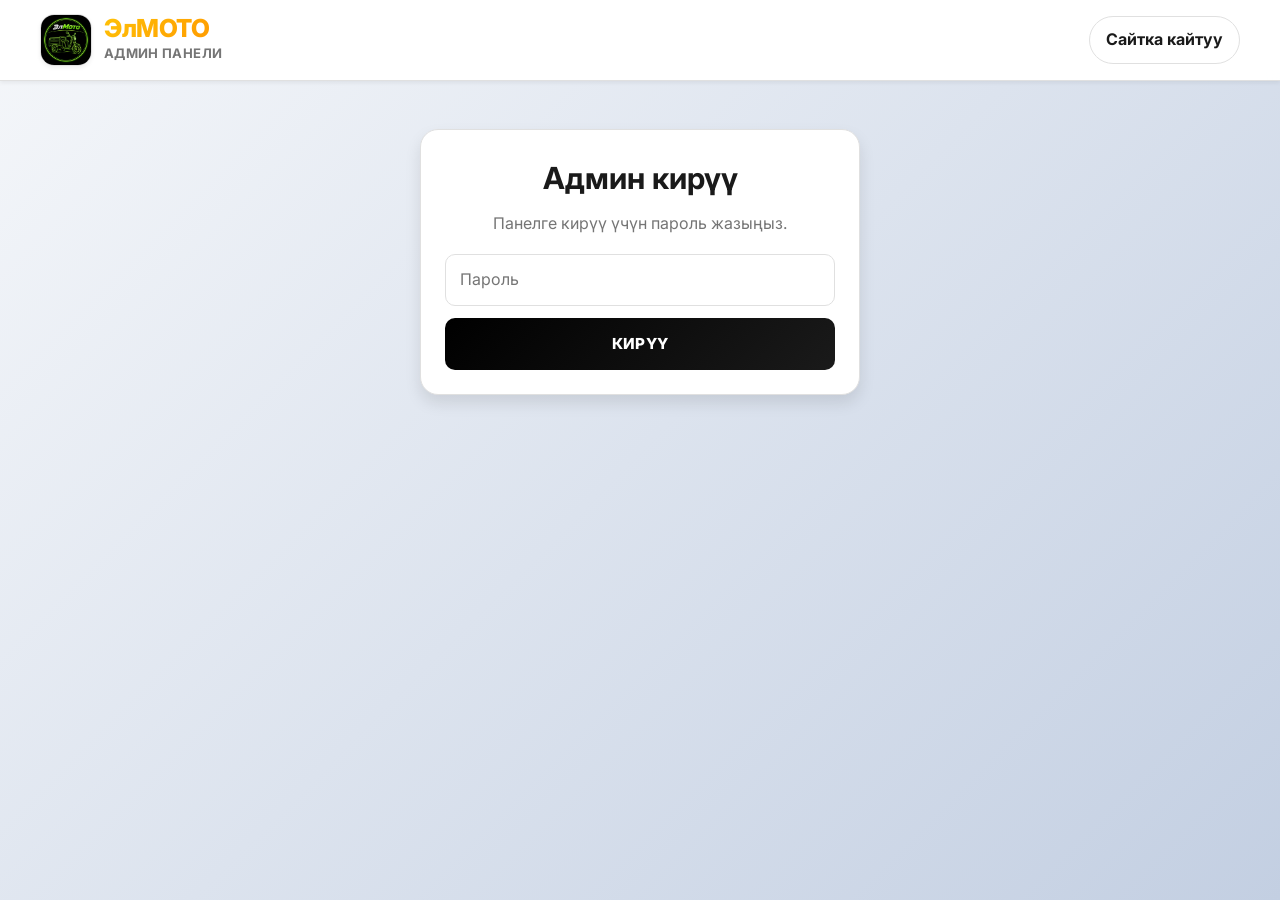
==== admin.html @ 4cd4c541 "ЭлМОТО: админ өзүнчө бет, мобил оңдоо, сүрөт full-frame" ====
<!DOCTYPE html>
<html lang="ky">
<head>
    <meta charset="UTF-8">
    <meta name="viewport" content="width=device-width, initial-scale=1.0">
    <title>ЭлМОТО Админ</title>
    <meta name="description" content="ЭлМОТО админ барагы. Товарларды кошуу жана өчүрүү.">
    <meta name="robots" content="noindex, nofollow">
    <link rel="icon" type="image/jpeg" href="assets/emoto-logo.jpeg">
    <link rel="apple-touch-icon" href="assets/emoto-logo.jpeg">
    <link href="https://fonts.googleapis.com/css2?family=Inter:wght@400;500;600;700;800&display=swap" rel="stylesheet">
    <link rel="stylesheet" href="style.css">
    <link rel="stylesheet" href="admin.css">
</head>
<body class="admin-page-body">
    <header class="main-header">
        <div class="container header-grid">
            <div class="brand">
                <img src="assets/emoto-logo.jpeg" alt="ЭлМОТО эмблемасы" class="brand-emblem">
                <div class="brand-text">
                    <span class="logo">ЭлМОТО</span>
                    <span class="logo-accent">админ панели</span>
                </div>
            </div>
            <div></div>
            <div class="header-actions">
                <a href="index.html" class="qr-top-link">Сайтка кайтуу</a>
            </div>
        </div>
    </header>

    <main class="container admin-page">
        <section id="login-card" class="admin-card auth-card">
            <h1>Админ кирүү</h1>
            <p>Панелге кирүү үчүн пароль жазыңыз.</p>
            <div class="auth-form">
                <input id="admin-password" type="password" placeholder="Пароль">
                <button id="admin-login-btn" class="checkout-btn">КИРҮҮ</button>
            </div>
        </section>

        <section id="admin-panel" class="admin-card admin-hidden">
            <div class="admin-panel-head">
                <div>
                    <h2>Товар башкаруу</h2>
                    <p>Товар кошуу, өчүрүү жана сүрөттү жаңыртуу.</p>
                </div>
                <button id="admin-logout" class="secondary-btn">Чыгуу</button>
            </div>

            <div class="admin-form-grid">
                <input id="product-name" type="text" placeholder="Товардын аталышы">
                <input id="product-price" type="number" placeholder="Баасы (сом)">
                <label class="upload-label" for="product-image">
                    <span id="upload-status">📸 Сүрөт тандаңыз</span>
                </label>
                <input id="product-image" type="file" accept="image/*" hidden>
                <div id="image-preview" class="image-preview hidden"></div>
                <button id="add-product" class="checkout-btn">Товарды кошуу</button>
            </div>

            <div id="admin-list" class="admin-list-grid"></div>
        </section>
    </main>

    <div id="toast" class="toast" aria-live="assertive" aria-atomic="true"></div>

    <script src="admin.js"></script>
</body>
</html>
---- style.css ----
:root {
    --primary: #ffc107;
    --primary-dark: #ff9800;
    --primary-light: #fff9c4;
    --secondary: #2196f3;
    --success: #4caf50;
    --danger: #f44336;
    --surface: #ffffff;
    --surface-muted: #f5f5f5;
    --surface-dark: #fafafa;
    --text: #1a1a1a;
    --text-muted: #757575;
    --text-light: #9e9e9e;
    --border: #e0e0e0;
    --shadow-sm: 0 2px 4px rgba(0, 0, 0, 0.06);
    --shadow-md: 0 8px 16px rgba(0, 0, 0, 0.1);
    --shadow-lg: 0 16px 32px rgba(0, 0, 0, 0.12);
    --shadow-xl: 0 24px 48px rgba(0, 0, 0, 0.15);
    --radius: 12px;
    --transition: all 0.3s cubic-bezier(0.4, 0, 0.2, 1);
}

body.dark-theme {
    --surface: #1a1a1a;
    --surface-muted: #2d2d2d;
    --surface-dark: #121212;
    --text: #ffffff;
    --text-muted: #b0b0b0;
    --text-light: #808080;
    --border: #404040;
    --shadow-sm: 0 2px 4px rgba(0, 0, 0, 0.3);
    --shadow-md: 0 8px 16px rgba(0, 0, 0, 0.4);
    --shadow-lg: 0 16px 32px rgba(0, 0, 0, 0.5);
    --shadow-xl: 0 24px 48px rgba(0, 0, 0, 0.6);
}

body.dark-theme .main-header {
    background: rgba(26, 26, 26, 0.98);
}

body.dark-theme {
    background: #000000;
}

body.dark-theme .banner h1 {
    background: none;
    color: #ffffff;
    -webkit-text-fill-color: #ffffff;
}

* {
    margin: 0;
    padding: 0;
    box-sizing: border-box;
}

html {
    scroll-behavior: smooth;
}

body {
    min-height: 100vh;
    background: linear-gradient(135deg, #f5f7fa 0%, #c3cfe2 100%);
    color: var(--text);
    font-family: 'Inter', -apple-system, BlinkMacSystemFont, 'Segoe UI', sans-serif;
    line-height: 1.6;
    -webkit-font-smoothing: antialiased;
    -moz-osx-font-smoothing: grayscale;
}

button,
input {
    font: inherit;
}

a {
    color: inherit;
    text-decoration: none;
}

button {
    cursor: pointer;
}

.container {
    max-width: 1200px;
    margin: 0 auto;
    padding: 28px 20px 40px;
}

.main-header {
    position: sticky;
    top: 0;
    z-index: 100;
    background: rgba(255, 255, 255, 0.98);
    backdrop-filter: blur(12px);
    border-bottom: 1px solid var(--border);
    box-shadow: var(--shadow-sm);
}

.header-grid {
    display: grid;
    grid-template-columns: minmax(220px, 300px) minmax(260px, 1fr) auto;
    align-items: center;
    gap: 14px;
    padding: 14px 0;
}

.brand {
    display: flex;
    align-items: center;
    gap: 12px;
    min-width: 0;
}

.brand-emblem {
    width: 52px;
    height: 52px;
    border-radius: 14px;
    object-fit: cover;
    object-position: center;
    background: #0f1115;
    box-shadow: var(--shadow-sm);
    border: 1px solid var(--border);
}

.brand-text {
    display: grid;
    min-width: 0;
    gap: 2px;
}

.logo {
    display: block;
    font-size: 1.55rem;
    font-weight: 800;
    line-height: 1;
    letter-spacing: -0.5px;
    color: var(--text);
    background: linear-gradient(135deg, var(--primary) 0%, var(--primary-dark) 100%);
    -webkit-background-clip: text;
    -webkit-text-fill-color: transparent;
    background-clip: text;
}

.logo-accent {
    color: var(--text-muted);
    font-size: 0.82rem;
    font-weight: 700;
    letter-spacing: 0.35px;
    text-transform: uppercase;
}

.header-actions {
    display: flex;
    align-items: center;
    gap: 10px;
    justify-self: end;
}

.search-panel {
    display: flex;
    width: 100%;
    min-width: 0;
}

.search-panel input {
    flex: 1;
    border: 1px solid var(--border);
    border-radius: 12px 0 0 12px;
    padding: 12px 18px;
    outline: none;
    background: var(--surface);
    font-size: 0.95rem;
    transition: var(--transition);
}

.search-panel input:focus {
    border-color: var(--primary);
    box-shadow: 0 0 0 3px rgba(255, 193, 7, 0.1);
}

.search-panel button {
    border: none;
    border-radius: 0 12px 12px 0;
    background: linear-gradient(135deg, var(--primary) 0%, var(--primary-dark) 100%);
    color: #fff;
    padding: 0 28px;
    font-weight: 700;
    cursor: pointer;
    transition: var(--transition);
    font-size: 0.9rem;
}

.search-panel button:hover {
    transform: translateY(-2px);
    box-shadow: 0 4px 12px rgba(255, 152, 0, 0.3);
}

.cart-trigger {
    position: relative;
    display: inline-flex;
    gap: 8px;
    align-items: center;
    background: var(--surface);
    border: 1px solid var(--border);
    border-radius: 12px;
    padding: 12px 18px;
    font-weight: 600;
    transition: var(--transition);
    cursor: pointer;
}

.cart-trigger .text {
    white-space: nowrap;
}

.cart-trigger:hover {
    border-color: var(--primary);
    background: var(--primary-light);
    box-shadow: var(--shadow-sm);
}

.cart-badge {
    position: absolute;
    top: -8px;
    right: -8px;
    background: #ff4d4f;
    color: #fff;
    font-size: 0.75rem;
    padding: 4px 8px;
    border-radius: 999px;
}

.theme-toggle {
    width: 48px;
    height: 48px;
    border-radius: 50%;
    border: 1px solid var(--border);
    background: var(--surface);
    display: grid;
    place-items: center;
    cursor: pointer;
    transition: var(--transition);
    font-size: 1.2rem;
}

.theme-toggle:hover {
    border-color: var(--primary);
    background: var(--primary-light);
    box-shadow: var(--shadow-sm);
}

.qr-link {
    width: 48px;
    height: 48px;
    border-radius: 50%;
    border: 1px solid var(--border);
    background: var(--surface);
    display: inline-grid;
    place-items: center;
    transition: var(--transition);
    font-size: 0.85rem;
    font-weight: 800;
    letter-spacing: 0.5px;
}

.qr-link:hover {
    border-color: var(--primary);
    background: var(--primary-light);
    box-shadow: var(--shadow-sm);
}

.banner {
    display: flex;
    flex-wrap: wrap;
    gap: 18px;
    justify-content: space-between;
    align-items: center;
    padding: 24px 0;
}

.banner h1 {
    font-size: 2.8rem;
    line-height: 1.1;
    font-weight: 800;
    background: linear-gradient(135deg, var(--text) 0%, var(--primary-dark) 100%);
    -webkit-background-clip: text;
    -webkit-text-fill-color: transparent;
    background-clip: text;
}

.banner p {
    margin-top: 12px;
    color: var(--text-muted);
    max-width: 620px;
    font-size: 1.05rem;
}

.hero-stats {
    display: grid;
    grid-template-columns: repeat(2, minmax(120px, 1fr));
    gap: 12px;
}

.hero-stats div {
    background: var(--surface);
    border: 1px solid var(--border);
    border-radius: 12px;
    padding: 18px 20px;
    font-weight: 600;
    box-shadow: var(--shadow-sm);
    transition: var(--transition);
}

.hero-stats div:hover {
    transform: translateY(-2px);
    box-shadow: var(--shadow-md);
    border-color: var(--primary);
}

.market-grid {
    display: grid;
    grid-template-columns: repeat(auto-fit, minmax(260px, 1fr));
    gap: 28px;
}

.empty-state {
    grid-column: 1 / -1;
    background: var(--surface);
    border: 1px solid var(--border);
    border-radius: var(--radius);
    padding: 32px;
    text-align: center;
    color: var(--text-muted);
}

.empty-state strong {
    display: block;
    margin-bottom: 8px;
    color: var(--text);
    font-size: 1.1rem;
}

.card {
    background: var(--surface);
    border-radius: var(--radius);
    box-shadow: var(--shadow-md);
    overflow: hidden;
    display: flex;
    flex-direction: column;
    transition: var(--transition);
    border: 1px solid rgba(255, 193, 7, 0);
}

.card:hover {
    transform: translateY(-6px);
    box-shadow: var(--shadow-lg);
    border-color: var(--primary);
}

.img-container {
    width: 100%;
    height: 320px;
    display: flex;
    align-items: center;
    justify-content: center;
    overflow: hidden;
    background: linear-gradient(135deg, #f9fbff 0%, #eaf0f9 100%);
    position: relative;
    border-radius: 8px 8px 0 0;
}

.img-container img {
    width: 100%;
    height: 100%;
    object-fit: cover;
    padding: 0;
    border-radius: 4px;
}

.card-body {
    padding: 22px;
    display: flex;
    flex-direction: column;
    gap: 16px;
    flex: 1;
}

.card-body h3 {
    font-size: 1.05rem;
    line-height: 1.4;
    color: var(--text);
    font-weight: 600;
}

.card-body .price {
    font-size: 1.4rem;
    font-weight: 800;
    background: linear-gradient(135deg, var(--primary) 0%, var(--primary-dark) 100%);
    -webkit-background-clip: text;
    -webkit-text-fill-color: transparent;
    background-clip: text;
}

.card-body button {
    align-self: stretch;
    border-radius: 10px;
    border: none;
    background: linear-gradient(135deg, var(--primary) 0%, var(--primary-dark) 100%);
    color: #fff;
    font-weight: 700;
    padding: 14px 0;
    transition: var(--transition);
    cursor: pointer;
    font-size: 0.95rem;
}

.card-body button:hover {
    transform: scale(1.02);
    box-shadow: 0 4px 12px rgba(255, 152, 0, 0.3);
}

.card-body button:active {
    transform: scale(0.98);
}

.cart-panel {
    position: fixed;
    inset: 0 auto auto auto;
    right: -100%;
    top: 0;
    width: min(420px, 100%);
    height: 100%;
    background: var(--surface);
    transition: right 0.3s ease;
    box-shadow: -24px 0 60px rgba(0, 0, 0, 0.15);
    z-index: 120;
}

.cart-panel.active {
    right: 0;
}

.cart-inner {
    display: flex;
    flex-direction: column;
    height: 100%;
    padding: 28px;
}

.cart-header,
.admin-header {
    display: flex;
    justify-content: space-between;
    align-items: flex-start;
    gap: 18px;
    margin-bottom: 10px;
}

.cart-header h2,
.admin-header h2 {
    font-size: 1.6rem;
    font-weight: 800;
    background: linear-gradient(135deg, var(--text) 0%, var(--primary-dark) 100%);
    -webkit-background-clip: text;
    -webkit-text-fill-color: transparent;
    background-clip: text;
}

.cart-content {
    flex: 1;
    margin: 22px 0;
    display: grid;
    gap: 14px;
    overflow-y: auto;
}

.cart-item,
.admin-item {
    background: var(--surface-muted);
    border: 1px solid var(--border);
    border-radius: 10px;
    padding: 16px;
    display: grid;
    gap: 10px;
    transition: var(--transition);
}

.cart-item:hover {
    border-color: var(--primary);
    background: #fefdf7;
}

.cart-item span,
.admin-item span {
    color: var(--text-muted);
}

.cart-item strong {
    color: var(--text);
    font-weight: 700;
}

.quantity-control {
    display: inline-flex;
    align-items: center;
    gap: 10px;
    border: 1px solid var(--border);
    border-radius: 8px;
    padding: 6px 10px;
    background: var(--surface);
    transition: var(--transition);
}

.quantity-control:hover {
    border-color: var(--primary);
}

.quantity-control button {
    border: none;
    background: transparent;
    font-size: 1rem;
    font-weight: 700;
    width: 26px;
    height: 26px;
    border-radius: 50%;
}

.cart-footer {
    border-top: 1px solid var(--border);
    padding-top: 18px;
    display: grid;
    gap: 18px;
}

.total-row {
    display: flex;
    justify-content: space-between;
    font-size: 1.15rem;
    font-weight: 800;
    background: linear-gradient(135deg, var(--text) 0%, var(--primary-dark) 100%);
    color: var(--surface);
    padding: 14px 16px;
    border-radius: 10px;
}

.form-group {
    display: grid;
    gap: 12px;
}

.form-group input {
    width: 100%;
    border: 1px solid var(--border);
    border-radius: 10px;
    padding: 12px 16px;
    outline: none;
    font-size: 0.95rem;
    transition: var(--transition);
}

.form-group input:focus {
    border-color: var(--primary);
    box-shadow: 0 0 0 3px rgba(255, 193, 7, 0.1);
}

.checkout-btn {
    border: none;
    border-radius: 10px;
    background: linear-gradient(135deg, #000 0%, #1a1a1a 100%);
    color: #fff;
    font-weight: 800;
    padding: 14px;
    transition: var(--transition);
    cursor: pointer;
    font-size: 0.95rem;
    letter-spacing: 0.3px;
}

.checkout-btn:hover {
    transform: translateY(-2px);
    box-shadow: 0 6px 16px rgba(0, 0, 0, 0.3);
}

.checkout-btn:active {
    transform: translateY(0);
}

.icon-button {
    border: none;
    background: transparent;
    font-size: 1.2rem;
    color: var(--text);
    cursor: pointer;
    transition: var(--transition);
}

.admin-entry {
    position: fixed;
    bottom: 22px;
    left: 22px;
    width: 56px;
    height: 56px;
    border-radius: 50%;
    display: grid;
    place-items: center;
    background: var(--surface);
    box-shadow: var(--shadow-lg);
    opacity: 1;
    border: 1px solid var(--border);
    cursor: pointer;
    transition: var(--transition);
    font-size: 1.4rem;
}

.admin-entry:hover {
    transform: scale(1.1);
    box-shadow: var(--shadow-xl);
}

.modal {
    position: fixed;
    inset: 0;
    background: rgba(0, 0, 0, 0.5);
    display: none;
    align-items: center;
    justify-content: center;
    padding: 24px;
    z-index: 130;
    animation: fadeIn 0.2s ease;
}

.modal.active {
    display: flex;
}

.modal-card,
.admin-window {
    width: min(520px, 100%);
    border-radius: 16px;
    background: var(--surface);
    padding: 32px;
    box-shadow: var(--shadow-xl);
    animation: slideUp 0.3s ease;
}

@keyframes fadeIn {
    from { opacity: 0; }
    to { opacity: 1; }
}

@keyframes slideUp {
    from { transform: translateY(20px); opacity: 0; }
    to { transform: translateY(0); opacity: 1; }
}

.modal-card h3 {
    margin-bottom: 18px;
    font-size: 1.4rem;
    font-weight: 800;
    background: linear-gradient(135deg, #000 0%, #1a1a1a 100%);
    -webkit-background-clip: text;
    -webkit-text-fill-color: transparent;
    background-clip: text;
}

.modal-card input,
.admin-body input,
#product-image {
    width: 100%;
    border: 1px solid var(--border);
    border-radius: 10px;
    padding: 14px 16px;
    margin-bottom: 14px;
    transition: var(--transition);
    font-size: 0.95rem;
}

.modal-card input:focus,
.admin-body input:focus {
    outline: none;
    border-color: var(--primary);
    box-shadow: 0 0 0 3px rgba(255, 193, 7, 0.1);
}

.modal-actions {
    display: flex;
    gap: 12px;
    flex-wrap: wrap;
}

.secondary-btn {
    border: 1px solid var(--border);
    background: var(--surface);
    color: var(--text);
    border-radius: 10px;
    padding: 14px 24px;
    cursor: pointer;
    font-weight: 600;
    transition: var(--transition);
    font-size: 0.95rem;
}

.secondary-btn:hover {
    background: var(--surface-muted);
    border-color: var(--text-light);
}

.upload-label {
    display: block;
    width: 100%;
    border: 2px dashed var(--border);
    border-radius: 12px;
    padding: 24px;
    text-align: center;
    color: var(--text-muted);
    cursor: pointer;
    margin-bottom: 14px;
    transition: var(--transition);
    background: var(--surface-dark);
}

.upload-label:hover {
    border-color: var(--primary);
    background: var(--primary-light);
    color: var(--primary-dark);
}

.admin-body {
    display: grid;
    gap: 14px;
}

.admin-list-scroll {
    margin-top: 20px;
    display: grid;
    gap: 12px;
    max-height: 360px;
    overflow-y: auto;
    border: 1px solid var(--border);
    border-radius: 10px;
    padding: 12px;
    background: var(--surface-muted);
}

.admin-item {
    display: grid;
    grid-template-columns: 1fr auto;
    align-items: center;
    gap: 14px;
}

.admin-item button {
    border: none;
    background: linear-gradient(135deg, var(--danger) 0%, #e53935 100%);
    color: #fff;
    border-radius: 10px;
    padding: 10px 14px;
    cursor: pointer;
    transition: var(--transition);
    font-weight: 600;
}

.admin-item button:hover {
    transform: translateY(-2px);
    box-shadow: 0 4px 12px rgba(244, 67, 54, 0.3);
}

.qr-page {
    max-width: 760px;
}

.qr-hero {
    margin-bottom: 12px;
}

.qr-card {
    background: var(--surface);
    border: 1px solid var(--border);
    border-radius: 16px;
    box-shadow: var(--shadow-md);
    padding: 28px;
    display: grid;
    gap: 16px;
}

.qr-container {
    display: flex;
    justify-content: center;
    margin: 20px 0;
}

.qr-container img {
    width: 200px;
    height: 200px;
    border: 1px solid var(--border);
    border-radius: 10px;
}

.qr-url {
    color: var(--text-muted);
    text-align: center;
    word-break: break-all;
}

.qr-home-btn {
    text-align: center;
    display: inline-block;
}

.qr-top-link {
    padding: 10px 16px;
    border: 1px solid var(--border);
    border-radius: 999px;
    font-weight: 700;
    background: var(--surface);
    transition: var(--transition);
}

.qr-top-link:hover {
    border-color: var(--primary);
    background: var(--primary-light);
}

.toast {
    position: fixed;
    bottom: 22px;
    left: 50%;
    transform: translateX(-50%) translateY(20px);
    min-width: 280px;
    max-width: 92%;
    background: linear-gradient(135deg, rgba(30, 30, 30, 0.94) 0%, rgba(0, 0, 0, 0.96) 100%);
    color: white;
    padding: 16px 20px;
    border-radius: 10px;
    text-align: center;
    opacity: 0;
    pointer-events: none;
    transition: var(--transition);
    box-shadow: var(--shadow-lg);
    border: 1px solid rgba(255, 255, 255, 0.1);
}

.toast.show {
    opacity: 1;
    transform: translateX(-50%) translateY(0);
}

@media (max-width: 980px) {
    .header-grid {
        grid-template-columns: 1fr;
        gap: 8px;
    }

    .brand {
        justify-content: flex-start;
    }

    .search-panel {
        order: 3;
        width: 100%;
    }

    .header-actions {
        order: 2;
        width: 100%;
        justify-content: stretch;
        display: grid;
        grid-template-columns: minmax(0, 1fr) 48px 48px;
        gap: 10px;
    }

    .cart-trigger {
        width: 100%;
        max-width: none;
        justify-content: center;
    }

    .banner {
        align-items: flex-start;
    }
}

@media (max-width: 620px) {
    .container {
        padding: 20px 14px 28px;
    }

    .main-header .container {
        padding-top: 12px;
        padding-bottom: 12px;
    }

    .brand {
        gap: 10px;
    }

    .brand-emblem {
        width: 46px;
        height: 46px;
        border-radius: 12px;
    }

    .logo {
        font-size: 1.32rem;
    }

    .logo-accent {
        font-size: 0.76rem;
    }

    .header-actions {
        grid-template-columns: minmax(0, 1fr) 44px 44px;
    }

    .theme-toggle,
    .qr-link {
        width: 44px;
        height: 44px;
    }

    .search-panel input {
        padding: 12px 12px;
        font-size: 0.94rem;
    }

    .search-panel button {
        padding: 0 16px;
        font-size: 0.95rem;
    }

    .banner {
        padding-top: 8px;
    }

    .banner h1 {
        font-size: 2rem;
    }

    .banner p {
        font-size: 0.95rem;
    }

    .hero-stats {
        grid-template-columns: 1fr;
    }

    .market-grid {
        grid-template-columns: 1fr;
        gap: 20px;
    }

    .img-container {
        height: 260px;
        border-radius: 8px;
    }

    .cart-panel {
        width: 100%;
    }

    .cart-inner {
        padding: 18px;
    }

    .qr-card {
        padding: 20px 16px;
    }
}
---- admin.css ----
.admin-page-body {
    min-height: 100vh;
}

.admin-page {
    max-width: 980px;
}

.admin-card {
    background: var(--surface);
    border: 1px solid var(--border);
    border-radius: 18px;
    box-shadow: var(--shadow-md);
    padding: 24px;
}

.auth-card {
    max-width: 440px;
    margin: 20px auto;
    text-align: center;
}

.auth-card h1 {
    font-size: 1.9rem;
    margin-bottom: 8px;
}

.auth-card p {
    color: var(--text-muted);
    margin-bottom: 18px;
}

.auth-form {
    display: grid;
    gap: 12px;
}

.auth-form input {
    width: 100%;
    border: 1px solid var(--border);
    border-radius: 10px;
    padding: 12px 14px;
    outline: none;
    transition: var(--transition);
}

.auth-form input:focus {
    border-color: var(--primary);
    box-shadow: 0 0 0 3px rgba(255, 193, 7, 0.1);
}

.admin-hidden {
    display: none;
}

.admin-panel-head {
    display: flex;
    justify-content: space-between;
    gap: 14px;
    align-items: center;
    margin-bottom: 18px;
}

.admin-panel-head h2 {
    font-size: 1.5rem;
    margin-bottom: 4px;
}

.admin-panel-head p {
    color: var(--text-muted);
}

.admin-form-grid {
    display: grid;
    gap: 12px;
    grid-template-columns: repeat(2, minmax(0, 1fr));
    margin-bottom: 20px;
}

.admin-form-grid input {
    width: 100%;
    border: 1px solid var(--border);
    border-radius: 10px;
    padding: 12px 14px;
    outline: none;
    transition: var(--transition);
}

.admin-form-grid input:focus {
    border-color: var(--primary);
    box-shadow: 0 0 0 3px rgba(255, 193, 7, 0.1);
}

.admin-form-grid .upload-label,
.admin-form-grid .image-preview,
.admin-form-grid .checkout-btn {
    grid-column: 1 / -1;
}

.image-preview {
    height: 200px;
    border-radius: 12px;
    border: 1px solid var(--border);
    background: var(--surface-muted);
    background-size: cover;
    background-position: center;
}

.image-preview.hidden {
    display: none;
}

.admin-list-grid {
    display: grid;
    gap: 12px;
}

.admin-item-card {
    display: grid;
    grid-template-columns: 110px 1fr auto;
    gap: 12px;
    align-items: center;
    border: 1px solid var(--border);
    border-radius: 12px;
    padding: 10px;
    background: var(--surface-muted);
}

.admin-item-card img {
    width: 110px;
    height: 90px;
    border-radius: 8px;
    object-fit: cover;
    border: 1px solid var(--border);
    background: var(--surface);
}

.admin-item-info strong {
    display: block;
    font-size: 1rem;
}

.admin-item-info span {
    color: var(--text-muted);
}

.admin-item-card button {
    border: none;
    background: linear-gradient(135deg, var(--danger) 0%, #e53935 100%);
    color: #fff;
    border-radius: 10px;
    padding: 10px 14px;
    font-weight: 700;
}

@media (max-width: 760px) {
    .admin-page {
        padding-top: 12px;
    }

    .admin-card {
        padding: 16px;
    }

    .admin-panel-head {
        flex-direction: column;
        align-items: flex-start;
    }

    .admin-panel-head .secondary-btn {
        width: 100%;
    }

    .admin-form-grid {
        grid-template-columns: 1fr;
    }

    .admin-item-card {
        grid-template-columns: 1fr;
    }

    .admin-item-card img {
        width: 100%;
        height: 170px;
    }
}
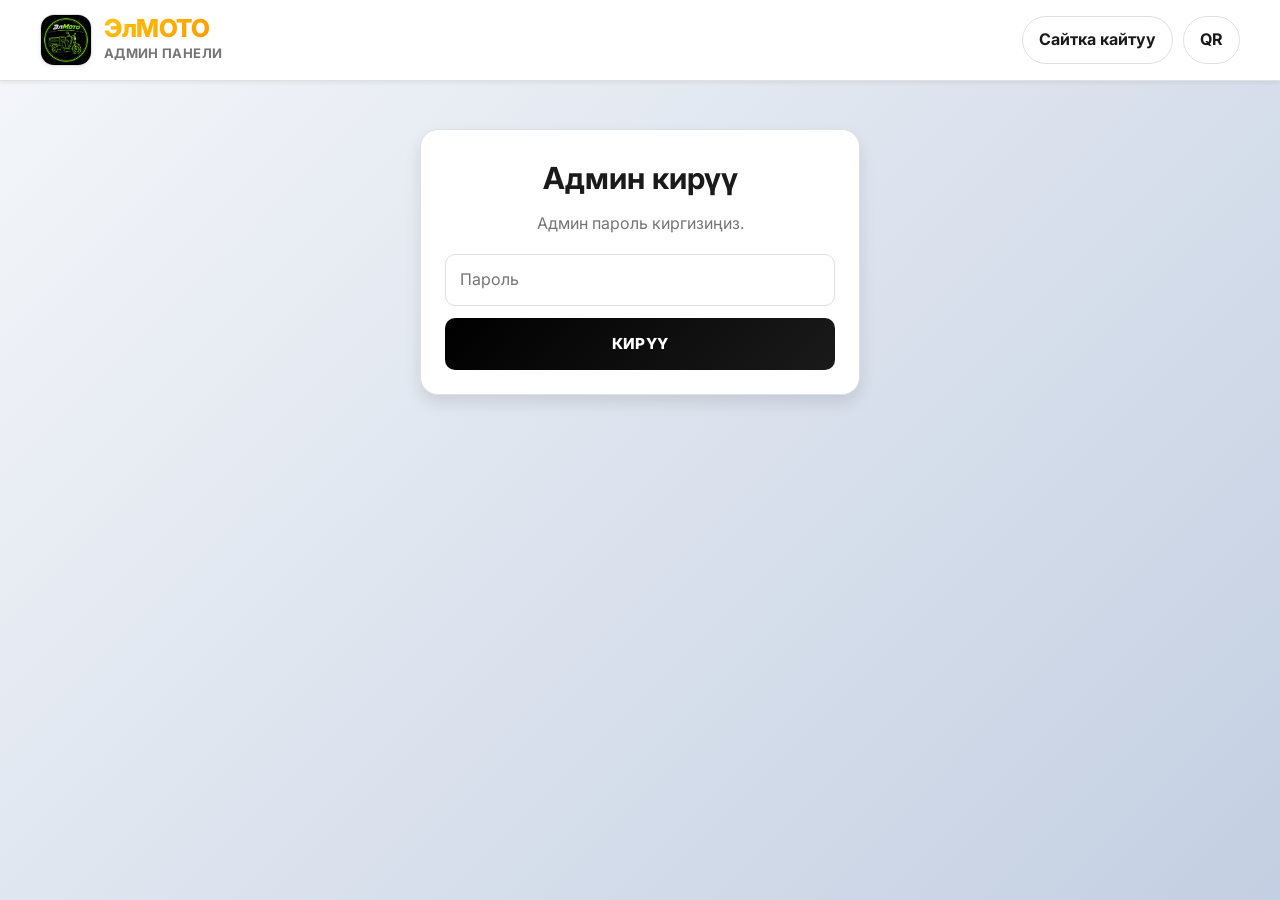
==== commit c8c14715: "ЭлМОТО: GitHub API синхрон, shared products.json, upload + cache bust" ====
--- a/admin.html
+++ b/admin.html
@@ -4,7 +4,7 @@
     <meta charset="UTF-8">
     <meta name="viewport" content="width=device-width, initial-scale=1.0">
     <title>ЭлМОТО Админ</title>
-    <meta name="description" content="ЭлМОТО админ барагы. Товарларды кошуу жана өчүрүү.">
+    <meta name="description" content="ЭлМОТО админ барагы. Товарлар GitHub'да сакталат жана бардык түзмөктө бирдей көрүнөт.">
     <meta name="robots" content="noindex, nofollow">
     <link rel="icon" type="image/jpeg" href="assets/emoto-logo.jpeg">
     <link rel="apple-touch-icon" href="assets/emoto-logo.jpeg">
@@ -25,6 +25,7 @@
             <div></div>
             <div class="header-actions">
                 <a href="index.html" class="qr-top-link">Сайтка кайтуу</a>
+                <a href="qr.html" class="qr-top-link">QR</a>
             </div>
         </div>
     </header>
@@ -32,7 +33,7 @@
     <main class="container admin-page">
         <section id="login-card" class="admin-card auth-card">
             <h1>Админ кирүү</h1>
-            <p>Панелге кирүү үчүн пароль жазыңыз.</p>
+            <p>Админ пароль киргизиңиз.</p>
             <div class="auth-form">
                 <input id="admin-password" type="password" placeholder="Пароль">
                 <button id="admin-login-btn" class="checkout-btn">КИРҮҮ</button>
@@ -43,9 +44,20 @@
             <div class="admin-panel-head">
                 <div>
                     <h2>Товар башкаруу</h2>
-                    <p>Товар кошуу, өчүрүү жана сүрөттү жаңыртуу.</p>
+                    <p>Товарлар жана сүрөттөр GitHub серверинде сакталат.</p>
                 </div>
                 <button id="admin-logout" class="secondary-btn">Чыгуу</button>
+            </div>
+
+            <div class="server-box">
+                <h3>Сервер туташуу (GitHub API)</h3>
+                <p class="muted">Repo укугу бар Personal Access Token киргизиңиз. Бул токен админ браузеринде гана сакталат.</p>
+                <div class="server-grid">
+                    <input id="github-token" type="password" placeholder="GitHub token (ghp_...)">
+                    <button id="save-token" class="checkout-btn">Туташуу</button>
+                    <button id="sync-now" class="secondary-btn">Азыр жаңыртуу</button>
+                </div>
+                <p id="sync-status" class="sync-status">Синхрон күтүүдө...</p>
             </div>
 
             <div class="admin-form-grid">
@@ -56,7 +68,7 @@
                 </label>
                 <input id="product-image" type="file" accept="image/*" hidden>
                 <div id="image-preview" class="image-preview hidden"></div>
-                <button id="add-product" class="checkout-btn">Товарды кошуу</button>
+                <button id="add-product" class="checkout-btn">Товар кошуу</button>
             </div>
 
             <div id="admin-list" class="admin-list-grid"></div>
--- a/admin.css
+++ b/admin.css
@@ -3,7 +3,7 @@
 }
 
 .admin-page {
-    max-width: 980px;
+    max-width: 1040px;
 }
 
 .admin-card {
@@ -58,7 +58,7 @@
     justify-content: space-between;
     gap: 14px;
     align-items: center;
-    margin-bottom: 18px;
+    margin-bottom: 16px;
 }
 
 .admin-panel-head h2 {
@@ -68,6 +68,63 @@
 
 .admin-panel-head p {
     color: var(--text-muted);
+}
+
+.server-box {
+    border: 1px solid var(--border);
+    border-radius: 14px;
+    background: var(--surface-muted);
+    padding: 16px;
+    margin-bottom: 16px;
+}
+
+.server-box h3 {
+    margin-bottom: 6px;
+}
+
+.muted {
+    color: var(--text-muted);
+    font-size: 0.93rem;
+}
+
+.server-grid {
+    margin-top: 12px;
+    display: grid;
+    grid-template-columns: minmax(0, 1fr) auto auto;
+    gap: 10px;
+    align-items: center;
+}
+
+.server-grid input {
+    width: 100%;
+    border: 1px solid var(--border);
+    border-radius: 10px;
+    padding: 12px 14px;
+    outline: none;
+    transition: var(--transition);
+}
+
+.server-grid input:focus {
+    border-color: var(--primary);
+    box-shadow: 0 0 0 3px rgba(255, 193, 7, 0.1);
+}
+
+.sync-status {
+    margin-top: 10px;
+    font-size: 0.92rem;
+    color: var(--text-muted);
+}
+
+.sync-status.ok {
+    color: #2e7d32;
+}
+
+.sync-status.warn {
+    color: #ef6c00;
+}
+
+.sync-status.err {
+    color: #c62828;
 }
 
 .admin-form-grid {
@@ -98,7 +155,7 @@
 }
 
 .image-preview {
-    height: 200px;
+    height: 220px;
     border-radius: 12px;
     border: 1px solid var(--border);
     background: var(--surface-muted);
@@ -117,9 +174,8 @@
 
 .admin-item-card {
     display: grid;
-    grid-template-columns: 110px 1fr auto;
-    gap: 12px;
-    align-items: center;
+    grid-template-columns: 116px minmax(0, 1fr);
+    gap: 12px;
     border: 1px solid var(--border);
     border-radius: 12px;
     padding: 10px;
@@ -127,35 +183,65 @@
 }
 
 .admin-item-card img {
-    width: 110px;
-    height: 90px;
+    width: 116px;
+    height: 96px;
     border-radius: 8px;
     object-fit: cover;
     border: 1px solid var(--border);
     background: var(--surface);
 }
 
-.admin-item-info strong {
-    display: block;
-    font-size: 1rem;
-}
-
-.admin-item-info span {
-    color: var(--text-muted);
-}
-
-.admin-item-card button {
-    border: none;
+.admin-item-body {
+    display: grid;
+    gap: 8px;
+}
+
+.admin-item-fields {
+    display: grid;
+    grid-template-columns: minmax(0, 1fr) 160px;
+    gap: 8px;
+}
+
+.admin-item-fields input {
+    width: 100%;
+    border: 1px solid var(--border);
+    border-radius: 10px;
+    padding: 10px 12px;
+    outline: none;
+    transition: var(--transition);
+}
+
+.admin-item-fields input:focus {
+    border-color: var(--primary);
+    box-shadow: 0 0 0 3px rgba(255, 193, 7, 0.1);
+}
+
+.admin-item-actions {
+    display: flex;
+    flex-wrap: wrap;
+    gap: 8px;
+}
+
+.admin-item-actions button {
+    border-radius: 10px;
+    padding: 9px 12px;
+    font-weight: 700;
+    border: 1px solid transparent;
+    background: #111;
+    color: #fff;
+}
+
+.admin-item-actions .danger {
     background: linear-gradient(135deg, var(--danger) 0%, #e53935 100%);
-    color: #fff;
-    border-radius: 10px;
-    padding: 10px 14px;
-    font-weight: 700;
-}
-
-@media (max-width: 760px) {
+}
+
+.hidden-input {
+    display: none;
+}
+
+@media (max-width: 860px) {
     .admin-page {
-        padding-top: 12px;
+        padding-top: 10px;
     }
 
     .admin-card {
@@ -171,6 +257,10 @@
         width: 100%;
     }
 
+    .server-grid {
+        grid-template-columns: 1fr;
+    }
+
     .admin-form-grid {
         grid-template-columns: 1fr;
     }
@@ -181,6 +271,10 @@
 
     .admin-item-card img {
         width: 100%;
-        height: 170px;
-    }
-}
+        height: 190px;
+    }
+
+    .admin-item-fields {
+        grid-template-columns: 1fr;
+    }
+}
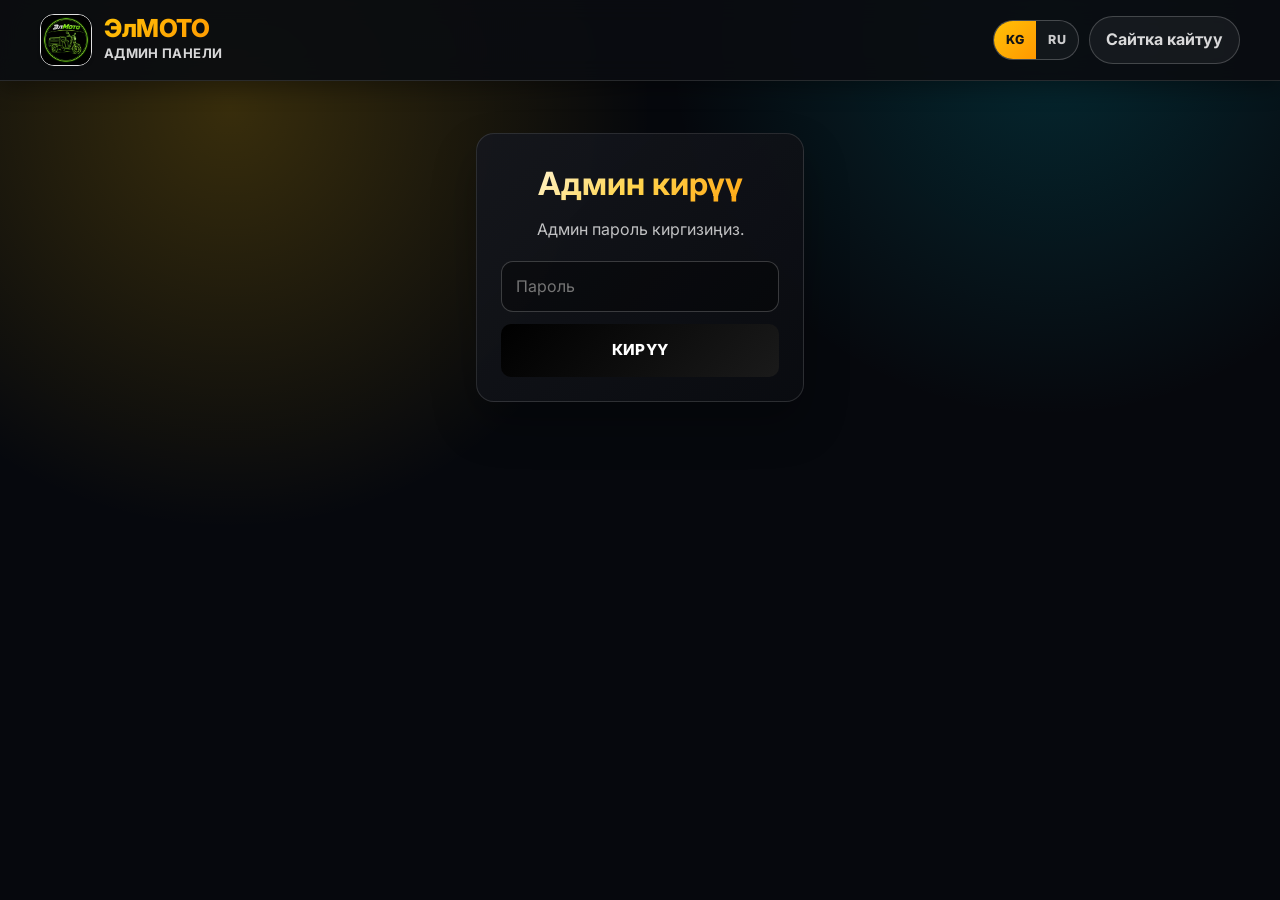
==== commit 9abb8fde: "Polish homepage UX, favorites ranking, and bilingual admin panel" ====
--- a/admin.html
+++ b/admin.html
@@ -19,56 +19,85 @@
                 <img src="assets/emoto-logo.jpeg" alt="ЭлМОТО эмблемасы" class="brand-emblem">
                 <div class="brand-text">
                     <span class="logo">ЭлМОТО</span>
-                    <span class="logo-accent">админ панели</span>
+                    <span class="logo-accent" data-i18n="admin_panel_label">админ панели</span>
                 </div>
             </div>
             <div></div>
             <div class="header-actions">
-                <a href="index.html" class="qr-top-link">Сайтка кайтуу</a>
-                <a href="qr.html" class="qr-top-link">QR</a>
+                <div class="lang-switch" role="group" aria-label="Тил">
+                    <button id="lang-ky" class="lang-btn is-active" type="button" data-lang="ky">KG</button>
+                    <button id="lang-ru" class="lang-btn" type="button" data-lang="ru">RU</button>
+                </div>
+                <a href="index.html" class="qr-top-link" data-i18n="back_to_site">Сайтка кайтуу</a>
             </div>
         </div>
     </header>
 
     <main class="container admin-page">
         <section id="login-card" class="admin-card auth-card">
-            <h1>Админ кирүү</h1>
-            <p>Админ пароль киргизиңиз.</p>
+            <h1 data-i18n="login_title">Админ кирүү</h1>
+            <p data-i18n="login_text">Админ пароль киргизиңиз.</p>
             <div class="auth-form">
-                <input id="admin-password" type="password" placeholder="Пароль">
-                <button id="admin-login-btn" class="checkout-btn">КИРҮҮ</button>
+                <input id="admin-password" type="password" placeholder="Пароль" data-i18n-placeholder="password_placeholder">
+                <button id="admin-login-btn" class="checkout-btn" data-i18n="login_btn">КИРҮҮ</button>
             </div>
         </section>
 
         <section id="admin-panel" class="admin-card admin-hidden">
             <div class="admin-panel-head">
                 <div>
-                    <h2>Товар башкаруу</h2>
-                    <p>Товарлар жана сүрөттөр GitHub серверинде сакталат.</p>
+                    <h2 data-i18n="products_manage">Товар башкаруу</h2>
+                    <p data-i18n="products_manage_text">Товарлар жана сүрөттөр GitHub серверинде сакталат.</p>
                 </div>
-                <button id="admin-logout" class="secondary-btn">Чыгуу</button>
+                <button id="admin-logout" class="secondary-btn" data-i18n="logout_btn">Чыгуу</button>
+            </div>
+
+            <div class="admin-kpi-grid">
+                <div class="admin-kpi">
+                    <strong id="kpi-products">0</strong>
+                    <span data-i18n="kpi_products">Товар</span>
+                </div>
+                <div class="admin-kpi">
+                    <strong id="kpi-value">0 сом</strong>
+                    <span data-i18n="kpi_value">Жалпы сумма</span>
+                </div>
+                <div class="admin-kpi">
+                    <strong id="kpi-updated">--:--</strong>
+                    <span data-i18n="kpi_updated">Акыркы синхрон</span>
+                </div>
             </div>
 
             <div class="server-box">
-                <h3>Сервер туташуу (GitHub API)</h3>
-                <p class="muted">Repo укугу бар Personal Access Token киргизиңиз. Бул токен админ браузеринде гана сакталат.</p>
+                <h3 data-i18n="server_connect_title">Сервер туташуу (GitHub API)</h3>
+                <p class="muted" data-i18n="server_connect_text">Repo укугу бар Personal Access Token киргизиңиз. Бул токен админ браузеринде гана сакталат.</p>
                 <div class="server-grid">
-                    <input id="github-token" type="password" placeholder="GitHub token (ghp_...)">
-                    <button id="save-token" class="checkout-btn">Туташуу</button>
-                    <button id="sync-now" class="secondary-btn">Азыр жаңыртуу</button>
+                    <input id="github-token" type="password" placeholder="GitHub token (ghp_...)" data-i18n-placeholder="token_placeholder">
+                    <button id="save-token" class="checkout-btn" data-i18n="connect_btn">Туташуу</button>
+                    <button id="sync-now" class="secondary-btn" data-i18n="refresh_btn">Азыр жаңыртуу</button>
                 </div>
                 <p id="sync-status" class="sync-status">Синхрон күтүүдө...</p>
             </div>
 
+            <div class="admin-tools">
+                <input id="admin-search" type="search" placeholder="Товар издөө..." data-i18n-placeholder="search_placeholder">
+                <select id="admin-sort" aria-label="Сорттоо">
+                    <option value="new" data-i18n="sort_new">Жаңы биринчи</option>
+                    <option value="old" data-i18n="sort_old">Эски биринчи</option>
+                    <option value="price_desc" data-i18n="sort_price_desc">Баасы кымбат биринчи</option>
+                    <option value="price_asc" data-i18n="sort_price_asc">Баасы арзан биринчи</option>
+                    <option value="name_asc" data-i18n="sort_name">Аты боюнча</option>
+                </select>
+            </div>
+
             <div class="admin-form-grid">
-                <input id="product-name" type="text" placeholder="Товардын аталышы">
-                <input id="product-price" type="number" placeholder="Баасы (сом)">
+                <input id="product-name" type="text" placeholder="Товардын аталышы" data-i18n-placeholder="product_name_placeholder">
+                <input id="product-price" type="number" placeholder="Баасы (сом)" data-i18n-placeholder="product_price_placeholder">
                 <label class="upload-label" for="product-image">
                     <span id="upload-status">📸 Сүрөт тандаңыз</span>
                 </label>
                 <input id="product-image" type="file" accept="image/*" hidden>
                 <div id="image-preview" class="image-preview hidden"></div>
-                <button id="add-product" class="checkout-btn">Товар кошуу</button>
+                <button id="add-product" class="checkout-btn" data-i18n="add_product_btn">Товар кошуу</button>
             </div>
 
             <div id="admin-list" class="admin-list-grid"></div>
--- a/style.css
+++ b/style.css
@@ -20,7 +20,9 @@
     --transition: all 0.3s cubic-bezier(0.4, 0, 0.2, 1);
 }
 
-body.dark-theme {
+body.dark-theme,
+body.dark,
+body.dark-mode {
     --surface: #1a1a1a;
     --surface-muted: #2d2d2d;
     --surface-dark: #121212;
@@ -34,18 +36,26 @@
     --shadow-xl: 0 24px 48px rgba(0, 0, 0, 0.6);
 }
 
-body.dark-theme .main-header {
+body.dark-theme .main-header,
+body.dark .main-header,
+body.dark-mode .main-header {
     background: rgba(26, 26, 26, 0.98);
 }
 
-body.dark-theme {
+body.dark-theme,
+body.dark,
+body.dark-mode {
     background: #000000;
 }
 
-body.dark-theme .banner h1 {
-    background: none;
-    color: #ffffff;
-    -webkit-text-fill-color: #ffffff;
+body.dark-theme .banner h1,
+body.dark .banner h1,
+body.dark-mode .banner h1 {
+    background: linear-gradient(135deg, #ffffff 0%, #ffe082 45%, #ffb300 100%);
+    -webkit-background-clip: text;
+    -webkit-text-fill-color: transparent;
+    background-clip: text;
+    text-shadow: 0 10px 28px rgba(0, 0, 0, 0.35);
 }
 
 * {
@@ -56,6 +66,9 @@
 
 html {
     scroll-behavior: smooth;
+    width: 100%;
+    max-width: 100%;
+    overflow-x: hidden;
 }
 
 body {
@@ -66,6 +79,15 @@
     line-height: 1.6;
     -webkit-font-smoothing: antialiased;
     -moz-osx-font-smoothing: grayscale;
+    width: 100%;
+    max-width: 100%;
+    overflow-x: hidden;
+}
+
+#app,
+main {
+    width: 100%;
+    max-width: 100%;
 }
 
 button,
@@ -166,6 +188,7 @@
 
 .search-panel input {
     flex: 1;
+    min-width: 0;
     border: 1px solid var(--border);
     border-radius: 12px 0 0 12px;
     padding: 12px 18px;
@@ -190,6 +213,8 @@
     cursor: pointer;
     transition: var(--transition);
     font-size: 0.9rem;
+    min-width: 94px;
+    white-space: nowrap;
 }
 
 .search-panel button:hover {
@@ -282,12 +307,25 @@
 
 .banner h1 {
     font-size: 2.8rem;
-    line-height: 1.1;
+    line-height: 1.06;
     font-weight: 800;
-    background: linear-gradient(135deg, var(--text) 0%, var(--primary-dark) 100%);
+    letter-spacing: -1px;
+    display: inline-block;
+    background: linear-gradient(135deg, #1b1e24 0%, #ff9800 82%);
     -webkit-background-clip: text;
     -webkit-text-fill-color: transparent;
     background-clip: text;
+    text-shadow: 0 12px 30px rgba(0, 0, 0, 0.34);
+}
+
+.banner h1::after {
+    content: '';
+    display: block;
+    width: 64%;
+    height: 4px;
+    margin-top: 10px;
+    border-radius: 999px;
+    background: linear-gradient(90deg, #ffc107 0%, rgba(255, 193, 7, 0) 100%);
 }
 
 .banner p {
@@ -309,6 +347,7 @@
     border-radius: 12px;
     padding: 18px 20px;
     font-weight: 600;
+    text-align: center;
     box-shadow: var(--shadow-sm);
     transition: var(--transition);
 }
@@ -317,6 +356,23 @@
     transform: translateY(-2px);
     box-shadow: var(--shadow-md);
     border-color: var(--primary);
+}
+
+.hero-stats strong {
+    display: block;
+    font-size: 1.9rem;
+    font-weight: 800;
+    line-height: 1;
+    margin-bottom: 6px;
+}
+
+.hero-stats .quick-service {
+    background: linear-gradient(135deg, rgba(255, 193, 7, 0.16) 0%, rgba(255, 152, 0, 0.06) 100%);
+    border-color: rgba(255, 193, 7, 0.5);
+}
+
+.hero-stats .quick-service strong::before {
+    content: '⚡ ';
 }
 
 .market-grid {
@@ -376,7 +432,8 @@
     height: 100%;
     object-fit: cover;
     padding: 0;
-    border-radius: 4px;
+    border-radius: 0;
+    display: block;
 }
 
 .card-body {
@@ -847,6 +904,42 @@
     transform: translateX(-50%) translateY(0);
 }
 
+body.dark-theme .search-panel input,
+body.dark .search-panel input,
+body.dark-mode .search-panel input {
+    color: #ffffff;
+}
+
+body.dark-theme .search-panel input::placeholder,
+body.dark .search-panel input::placeholder,
+body.dark-mode .search-panel input::placeholder {
+    color: rgba(255, 255, 255, 0.7);
+}
+
+body.dark-theme .cart-trigger,
+body.dark .cart-trigger,
+body.dark-mode .cart-trigger,
+body.dark-theme .hero-stats div,
+body.dark .hero-stats div,
+body.dark-mode .hero-stats div,
+body.dark-theme .qr-link,
+body.dark .qr-link,
+body.dark-mode .qr-link,
+body.dark-theme .qr-top-link,
+body.dark .qr-top-link,
+body.dark-mode .qr-top-link,
+body.dark-theme .header-actions a,
+body.dark .header-actions a,
+body.dark-mode .header-actions a {
+    color: #ffffff;
+}
+
+body.dark-theme .quantity-control button,
+body.dark .quantity-control button,
+body.dark-mode .quantity-control button {
+    color: #ffffff;
+}
+
 @media (max-width: 980px) {
     .header-grid {
         grid-template-columns: 1fr;
@@ -926,8 +1019,22 @@
     }
 
     .search-panel button {
-        padding: 0 16px;
+        padding: 0 12px;
         font-size: 0.95rem;
+        min-width: 88px;
+    }
+
+    .search-panel {
+        display: grid;
+        grid-template-columns: minmax(0, 1fr) minmax(88px, 96px);
+    }
+
+    .search-panel input {
+        border-radius: 12px 0 0 12px;
+    }
+
+    .search-panel button {
+        width: 100%;
     }
 
     .banner {
@@ -935,7 +1042,7 @@
     }
 
     .banner h1 {
-        font-size: 2rem;
+        font-size: 2.15rem;
     }
 
     .banner p {
@@ -943,7 +1050,18 @@
     }
 
     .hero-stats {
-        grid-template-columns: 1fr;
+        grid-template-columns: repeat(2, minmax(0, 1fr));
+        gap: 10px;
+    }
+
+    .hero-stats div {
+        padding: 14px 10px;
+        border-radius: 11px;
+        font-size: 0.88rem;
+    }
+
+    .hero-stats strong {
+        font-size: 1.5rem;
     }
 
     .market-grid {
@@ -968,3 +1086,115 @@
         padding: 20px 16px;
     }
 }
+
+@media (max-width: 768px) {
+    html,
+    body,
+    #app,
+    main {
+        width: 100%;
+        max-width: 100%;
+        overflow-x: hidden;
+    }
+
+    .banner {
+        justify-content: center;
+    }
+
+    .banner > div:first-child {
+        width: 100%;
+        text-align: center;
+    }
+
+    .banner > div:first-child p {
+        margin-left: auto;
+        margin-right: auto;
+    }
+
+    .hero-stats {
+        width: 100%;
+        justify-content: center;
+    }
+
+    .hero-stats div {
+        text-align: center;
+    }
+
+    body.dark-theme .header-actions .cart-trigger,
+    body.dark .header-actions .cart-trigger,
+    body.dark-mode .header-actions .cart-trigger,
+    body.dark-theme .header-actions .qr-link,
+    body.dark .header-actions .qr-link,
+    body.dark-mode .header-actions .qr-link,
+    body.dark-theme .header-actions .qr-top-link,
+    body.dark .header-actions .qr-top-link,
+    body.dark-mode .header-actions .qr-top-link {
+        color: #ffffff;
+    }
+
+    .img-container {
+        width: 100%;
+        max-width: 100%;
+        height: 240px;
+    }
+
+    .img-container img {
+        width: 100%;
+        max-width: 100%;
+        height: 100%;
+        object-fit: cover;
+        display: block;
+    }
+
+    body.dark-theme .search-panel input,
+    body.dark .search-panel input,
+    body.dark-mode .search-panel input {
+        color: #ffffff;
+    }
+
+    body.dark-theme .quantity-control button,
+    body.dark .quantity-control button,
+    body.dark-mode .quantity-control button {
+        color: #ffffff;
+    }
+}
+
+@media (max-width: 600px) {
+    .market-grid {
+        grid-template-columns: repeat(2, minmax(0, 1fr));
+        gap: 12px;
+    }
+
+    .card {
+        border-radius: 10px;
+    }
+
+    .img-container {
+        height: 170px;
+    }
+
+    .img-container img {
+        width: 100%;
+        max-width: 100%;
+        height: 100%;
+        object-fit: cover;
+    }
+
+    .card-body {
+        padding: 12px;
+        gap: 10px;
+    }
+
+    .card-body h3 {
+        font-size: 0.95rem;
+    }
+
+    .card-body .price {
+        font-size: 1.15rem;
+    }
+
+    .card-body button {
+        font-size: 0.9rem;
+        padding: 10px 0;
+    }
+}
--- a/admin.css
+++ b/admin.css
@@ -1,32 +1,106 @@
 .admin-page-body {
     min-height: 100vh;
+    background:
+        radial-gradient(circle at 18% 12%, rgba(255, 193, 7, 0.2) 0%, rgba(255, 193, 7, 0) 32%),
+        radial-gradient(circle at 82% 4%, rgba(0, 188, 212, 0.18) 0%, rgba(0, 188, 212, 0) 28%),
+        #06080d;
+}
+
+.admin-page-body .main-header {
+    background: rgba(10, 12, 17, 0.92);
+    border-bottom: 1px solid rgba(255, 255, 255, 0.12);
+    box-shadow: 0 8px 20px rgba(0, 0, 0, 0.32);
+}
+
+.admin-page-body .header-grid {
+    grid-template-columns: minmax(220px, 1fr) auto;
+}
+
+.admin-page-body .header-grid > div:nth-child(2) {
+    display: none;
+}
+
+.admin-page-body .header-actions {
+    display: flex;
+    align-items: center;
+    gap: 10px;
+    justify-self: end;
+    width: auto;
+}
+
+.lang-switch {
+    display: inline-flex;
+    border: 1px solid rgba(255, 255, 255, 0.22);
+    border-radius: 999px;
+    overflow: hidden;
+    background: rgba(255, 255, 255, 0.04);
+}
+
+.lang-btn {
+    border: 0;
+    background: transparent;
+    color: rgba(255, 255, 255, 0.78);
+    padding: 9px 12px;
+    font-size: 0.78rem;
+    font-weight: 800;
+    letter-spacing: 0.4px;
+    cursor: pointer;
+    transition: var(--transition);
+}
+
+.lang-btn.is-active {
+    background: linear-gradient(135deg, #ffc107 0%, #ff9800 100%);
+    color: #101318;
+}
+
+.admin-page-body .brand-text .logo-accent,
+.admin-page-body .qr-top-link {
+    color: rgba(255, 255, 255, 0.84);
+}
+
+.admin-page-body .qr-top-link {
+    background: rgba(255, 255, 255, 0.05);
+    border-color: rgba(255, 255, 255, 0.2);
+}
+
+.admin-page-body .qr-top-link:hover {
+    background: rgba(255, 193, 7, 0.18);
+    border-color: rgba(255, 193, 7, 0.7);
+    color: #ffffff;
 }
 
 .admin-page {
-    max-width: 1040px;
+    max-width: 1080px;
+    display: grid;
+    gap: 18px;
 }
 
 .admin-card {
-    background: var(--surface);
-    border: 1px solid var(--border);
+    background: linear-gradient(135deg, rgba(21, 23, 29, 0.92) 0%, rgba(10, 12, 17, 0.94) 100%);
+    border: 1px solid rgba(255, 255, 255, 0.12);
     border-radius: 18px;
-    box-shadow: var(--shadow-md);
+    box-shadow: 0 22px 44px rgba(0, 0, 0, 0.28);
     padding: 24px;
+    color: #ffffff;
 }
 
 .auth-card {
     max-width: 440px;
-    margin: 20px auto;
+    margin: 24px auto;
     text-align: center;
 }
 
 .auth-card h1 {
-    font-size: 1.9rem;
+    font-size: 2rem;
     margin-bottom: 8px;
+    background: linear-gradient(135deg, #ffffff 0%, #ffd54f 48%, #ff9800 100%);
+    -webkit-background-clip: text;
+    -webkit-text-fill-color: transparent;
+    background-clip: text;
 }
 
 .auth-card p {
-    color: var(--text-muted);
+    color: rgba(255, 255, 255, 0.74);
     margin-bottom: 18px;
 }
 
@@ -37,16 +111,18 @@
 
 .auth-form input {
     width: 100%;
-    border: 1px solid var(--border);
-    border-radius: 10px;
+    border: 1px solid rgba(255, 255, 255, 0.2);
+    border-radius: 12px;
     padding: 12px 14px;
     outline: none;
     transition: var(--transition);
+    color: #ffffff;
+    background: rgba(0, 0, 0, 0.34);
 }
 
 .auth-form input:focus {
     border-color: var(--primary);
-    box-shadow: 0 0 0 3px rgba(255, 193, 7, 0.1);
+    box-shadow: 0 0 0 3px rgba(255, 193, 7, 0.18);
 }
 
 .admin-hidden {
@@ -62,29 +138,91 @@
 }
 
 .admin-panel-head h2 {
-    font-size: 1.5rem;
+    font-size: 1.7rem;
     margin-bottom: 4px;
+    background: linear-gradient(135deg, #ffffff 0%, #ffca28 100%);
+    -webkit-background-clip: text;
+    -webkit-text-fill-color: transparent;
+    background-clip: text;
 }
 
 .admin-panel-head p {
-    color: var(--text-muted);
+    color: rgba(255, 255, 255, 0.76);
+}
+
+.admin-kpi-grid {
+    display: grid;
+    grid-template-columns: repeat(3, minmax(0, 1fr));
+    gap: 10px;
+    margin-bottom: 16px;
+}
+
+.admin-kpi {
+    border: 1px solid rgba(255, 255, 255, 0.14);
+    border-radius: 12px;
+    padding: 12px;
+    background: rgba(255, 255, 255, 0.05);
+}
+
+.admin-kpi strong {
+    display: block;
+    font-size: 1.3rem;
+    margin-bottom: 4px;
+    color: #ffd54f;
+}
+
+.admin-kpi span {
+    color: rgba(255, 255, 255, 0.78);
+    font-weight: 700;
+    font-size: 0.9rem;
+}
+
+.admin-tools {
+    margin-bottom: 14px;
+    display: grid;
+    grid-template-columns: minmax(0, 1fr) 230px;
+    gap: 10px;
+}
+
+.admin-tools input,
+.admin-tools select {
+    width: 100%;
+    border: 1px solid rgba(255, 255, 255, 0.2);
+    border-radius: 12px;
+    padding: 11px 13px;
+    outline: none;
+    transition: var(--transition);
+    color: #ffffff;
+    background: rgba(0, 0, 0, 0.34);
+}
+
+.admin-tools select {
+    cursor: pointer;
+    font-weight: 700;
+}
+
+.admin-tools input:focus,
+.admin-tools select:focus {
+    border-color: var(--primary);
+    box-shadow: 0 0 0 3px rgba(255, 193, 7, 0.15);
 }
 
 .server-box {
-    border: 1px solid var(--border);
+    border: 1px solid rgba(255, 255, 255, 0.13);
     border-radius: 14px;
-    background: var(--surface-muted);
+    background: linear-gradient(135deg, rgba(255, 193, 7, 0.14) 0%, rgba(255, 193, 7, 0.03) 100%);
     padding: 16px;
     margin-bottom: 16px;
 }
 
 .server-box h3 {
-    margin-bottom: 6px;
+    margin-bottom: 8px;
+    font-size: 1.15rem;
 }
 
 .muted {
-    color: var(--text-muted);
-    font-size: 0.93rem;
+    color: rgba(255, 255, 255, 0.74);
+    font-size: 0.92rem;
 }
 
 .server-grid {
@@ -97,34 +235,36 @@
 
 .server-grid input {
     width: 100%;
-    border: 1px solid var(--border);
-    border-radius: 10px;
-    padding: 12px 14px;
+    border: 1px solid rgba(255, 255, 255, 0.2);
+    border-radius: 12px;
+    padding: 11px 13px;
     outline: none;
     transition: var(--transition);
+    color: #ffffff;
+    background: rgba(0, 0, 0, 0.34);
 }
 
 .server-grid input:focus {
     border-color: var(--primary);
-    box-shadow: 0 0 0 3px rgba(255, 193, 7, 0.1);
+    box-shadow: 0 0 0 3px rgba(255, 193, 7, 0.15);
 }
 
 .sync-status {
     margin-top: 10px;
-    font-size: 0.92rem;
-    color: var(--text-muted);
+    font-size: 0.91rem;
+    color: rgba(255, 255, 255, 0.76);
 }
 
 .sync-status.ok {
-    color: #2e7d32;
+    color: #90ee90;
 }
 
 .sync-status.warn {
-    color: #ef6c00;
+    color: #ffd54f;
 }
 
 .sync-status.err {
-    color: #c62828;
+    color: #ff8a80;
 }
 
 .admin-form-grid {
@@ -136,16 +276,18 @@
 
 .admin-form-grid input {
     width: 100%;
-    border: 1px solid var(--border);
-    border-radius: 10px;
-    padding: 12px 14px;
+    border: 1px solid rgba(255, 255, 255, 0.2);
+    border-radius: 12px;
+    padding: 11px 13px;
     outline: none;
     transition: var(--transition);
+    color: #ffffff;
+    background: rgba(0, 0, 0, 0.32);
 }
 
 .admin-form-grid input:focus {
     border-color: var(--primary);
-    box-shadow: 0 0 0 3px rgba(255, 193, 7, 0.1);
+    box-shadow: 0 0 0 3px rgba(255, 193, 7, 0.15);
 }
 
 .admin-form-grid .upload-label,
@@ -154,11 +296,18 @@
     grid-column: 1 / -1;
 }
 
+.upload-label {
+    border-style: solid;
+    border-color: rgba(255, 255, 255, 0.2);
+    color: rgba(255, 255, 255, 0.84);
+    background: rgba(0, 0, 0, 0.22);
+}
+
 .image-preview {
     height: 220px;
     border-radius: 12px;
-    border: 1px solid var(--border);
-    background: var(--surface-muted);
+    border: 1px solid rgba(255, 255, 255, 0.2);
+    background: rgba(0, 0, 0, 0.28);
     background-size: cover;
     background-position: center;
 }
@@ -174,21 +323,21 @@
 
 .admin-item-card {
     display: grid;
-    grid-template-columns: 116px minmax(0, 1fr);
+    grid-template-columns: 128px minmax(0, 1fr);
     gap: 12px;
-    border: 1px solid var(--border);
-    border-radius: 12px;
+    border: 1px solid rgba(255, 255, 255, 0.14);
+    border-radius: 14px;
     padding: 10px;
-    background: var(--surface-muted);
+    background: rgba(255, 255, 255, 0.04);
 }
 
 .admin-item-card img {
-    width: 116px;
-    height: 96px;
-    border-radius: 8px;
+    width: 128px;
+    height: 100px;
+    border-radius: 10px;
     object-fit: cover;
-    border: 1px solid var(--border);
-    background: var(--surface);
+    border: 1px solid rgba(255, 255, 255, 0.14);
+    background: #0f1014;
 }
 
 .admin-item-body {
@@ -198,22 +347,24 @@
 
 .admin-item-fields {
     display: grid;
-    grid-template-columns: minmax(0, 1fr) 160px;
+    grid-template-columns: minmax(0, 1fr) 146px;
     gap: 8px;
 }
 
 .admin-item-fields input {
     width: 100%;
-    border: 1px solid var(--border);
+    border: 1px solid rgba(255, 255, 255, 0.2);
     border-radius: 10px;
     padding: 10px 12px;
     outline: none;
     transition: var(--transition);
+    color: #ffffff;
+    background: rgba(0, 0, 0, 0.3);
 }
 
 .admin-item-fields input:focus {
     border-color: var(--primary);
-    box-shadow: 0 0 0 3px rgba(255, 193, 7, 0.1);
+    box-shadow: 0 0 0 3px rgba(255, 193, 7, 0.15);
 }
 
 .admin-item-actions {
@@ -226,22 +377,29 @@
     border-radius: 10px;
     padding: 9px 12px;
     font-weight: 700;
-    border: 1px solid transparent;
-    background: #111;
-    color: #fff;
+    border: 1px solid rgba(255, 255, 255, 0.16);
+    background: #101318;
+    color: #ffffff;
+    transition: var(--transition);
+}
+
+.admin-item-actions button:hover {
+    transform: translateY(-1px);
+    border-color: rgba(255, 193, 7, 0.55);
 }
 
 .admin-item-actions .danger {
-    background: linear-gradient(135deg, var(--danger) 0%, #e53935 100%);
+    background: linear-gradient(135deg, #e53935 0%, #c62828 100%);
+    border-color: rgba(255, 255, 255, 0);
 }
 
 .hidden-input {
     display: none;
 }
 
-@media (max-width: 860px) {
+@media (max-width: 920px) {
     .admin-page {
-        padding-top: 10px;
+        padding-top: 8px;
     }
 
     .admin-card {
@@ -255,13 +413,27 @@
 
     .admin-panel-head .secondary-btn {
         width: 100%;
+        text-align: center;
     }
 
     .server-grid {
         grid-template-columns: 1fr;
     }
 
+    .server-grid .checkout-btn,
+    .server-grid .secondary-btn {
+        width: 100%;
+    }
+
     .admin-form-grid {
+        grid-template-columns: 1fr;
+    }
+
+    .admin-tools {
+        grid-template-columns: 1fr;
+    }
+
+    .admin-kpi-grid {
         grid-template-columns: 1fr;
     }
 
@@ -278,3 +450,53 @@
         grid-template-columns: 1fr;
     }
 }
+
+@media (max-width: 600px) {
+    .admin-page .container,
+    .admin-page {
+        width: 100%;
+        max-width: 100%;
+    }
+
+    .auth-card h1 {
+        font-size: 1.65rem;
+    }
+
+    .admin-panel-head h2 {
+        font-size: 1.35rem;
+    }
+
+    .admin-item-card img {
+        height: 172px;
+    }
+
+    .admin-item-actions button {
+        flex: 1 1 calc(50% - 8px);
+        text-align: center;
+    }
+}
+
+@media (max-width: 980px) {
+    .admin-page-body .header-grid {
+        grid-template-columns: 1fr;
+        gap: 10px;
+    }
+
+    .admin-page-body .header-actions {
+        order: 2;
+        width: 100%;
+        display: flex;
+        justify-content: center;
+        flex-wrap: wrap;
+        gap: 8px;
+    }
+
+    .admin-page-body .lang-switch {
+        flex: 0 0 auto;
+    }
+
+    .admin-page-body .header-actions .qr-top-link {
+        flex: 1 1 calc(70% - 8px);
+        text-align: center;
+    }
+}
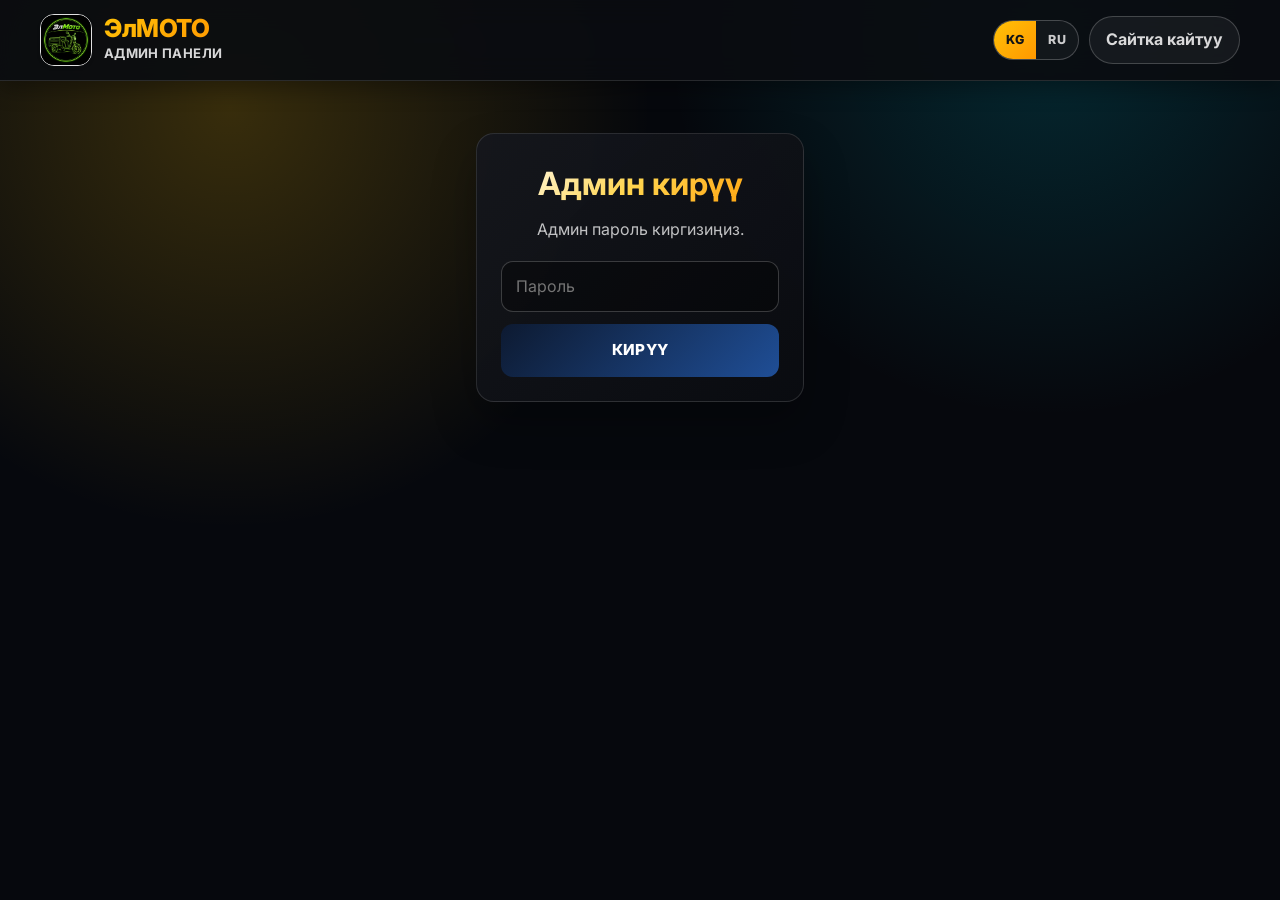
==== commit d5cfb28f: "Unify admin entry and modernize home/shop order UI" ====
--- a/admin.html
+++ b/admin.html
@@ -4,7 +4,7 @@
     <meta charset="UTF-8">
     <meta name="viewport" content="width=device-width, initial-scale=1.0">
     <title>ЭлМОТО Админ</title>
-    <meta name="description" content="ЭлМОТО админ барагы. Товарлар GitHub'да сакталат жана бардык түзмөктө бирдей көрүнөт.">
+    <meta name="description" content="ЭлМОТО админ барагы: баннер реклама жана товар башкаруу.">
     <meta name="robots" content="noindex, nofollow">
     <link rel="icon" type="image/jpeg" href="assets/emoto-logo.jpeg">
     <link rel="apple-touch-icon" href="assets/emoto-logo.jpeg">
@@ -46,8 +46,8 @@
         <section id="admin-panel" class="admin-card admin-hidden">
             <div class="admin-panel-head">
                 <div>
-                    <h2 data-i18n="products_manage">Товар башкаруу</h2>
-                    <p data-i18n="products_manage_text">Товарлар жана сүрөттөр GitHub серверинде сакталат.</p>
+                    <h2 data-i18n="content_manage">Контент башкаруу</h2>
+                    <p data-i18n="content_manage_text">Бир беттен Реклама же Заказдар бөлүмүнө өтүп башкарсаңыз болот.</p>
                 </div>
                 <button id="admin-logout" class="secondary-btn" data-i18n="logout_btn">Чыгуу</button>
             </div>
@@ -56,6 +56,10 @@
                 <div class="admin-kpi">
                     <strong id="kpi-products">0</strong>
                     <span data-i18n="kpi_products">Товар</span>
+                </div>
+                <div class="admin-kpi">
+                    <strong id="kpi-ads">0</strong>
+                    <span data-i18n="kpi_ads">Баннер</span>
                 </div>
                 <div class="admin-kpi">
                     <strong id="kpi-value">0 сом</strong>
@@ -78,34 +82,79 @@
                 <p id="sync-status" class="sync-status">Синхрон күтүүдө...</p>
             </div>
 
-            <div class="admin-tools">
-                <input id="admin-search" type="search" placeholder="Товар издөө..." data-i18n-placeholder="search_placeholder">
-                <select id="admin-sort" aria-label="Сорттоо">
-                    <option value="new" data-i18n="sort_new">Жаңы биринчи</option>
-                    <option value="old" data-i18n="sort_old">Эски биринчи</option>
-                    <option value="price_desc" data-i18n="sort_price_desc">Баасы кымбат биринчи</option>
-                    <option value="price_asc" data-i18n="sort_price_asc">Баасы арзан биринчи</option>
-                    <option value="name_asc" data-i18n="sort_name">Аты боюнча</option>
-                </select>
+            <div class="admin-tabs" role="tablist" aria-label="Админ бөлүмдөр">
+                <button class="admin-tab-btn is-active" type="button" data-admin-tab="ads" data-i18n="tab_ads">Реклама</button>
+                <button class="admin-tab-btn" type="button" data-admin-tab="products" data-i18n="tab_products">Заказдар</button>
             </div>
 
-            <div class="admin-form-grid">
-                <input id="product-name" type="text" placeholder="Товардын аталышы" data-i18n-placeholder="product_name_placeholder">
-                <input id="product-price" type="number" placeholder="Баасы (сом)" data-i18n-placeholder="product_price_placeholder">
-                <label class="upload-label" for="product-image">
-                    <span id="upload-status">📸 Сүрөт тандаңыз</span>
-                </label>
-                <input id="product-image" type="file" accept="image/*" hidden>
-                <div id="image-preview" class="image-preview hidden"></div>
-                <button id="add-product" class="checkout-btn" data-i18n="add_product_btn">Товар кошуу</button>
-            </div>
+            <section id="ads-section" class="admin-section is-active">
+                <div class="section-intro">
+                    <h3 data-i18n="ads_manage">Баннер реклама башкаруу</h3>
+                    <p data-i18n="ads_manage_text">Башкы беттеги чоң баннерге чыга турган рекламаларды ушул жерден кошосуз.</p>
+                </div>
 
-            <div id="admin-list" class="admin-list-grid"></div>
+                <div class="admin-form-grid ad-form-grid">
+                    <input id="ad-title-ky" type="text" data-i18n-placeholder="ad_title_ky_placeholder" placeholder="Баннер аталышы (кыргызча)">
+                    <input id="ad-title-ru" type="text" data-i18n-placeholder="ad_title_ru_placeholder" placeholder="Название баннера (русский)">
+
+                    <textarea id="ad-text-ky" rows="3" data-i18n-placeholder="ad_text_ky_placeholder" placeholder="Баннер кыска тексти (кыргызча)"></textarea>
+                    <textarea id="ad-text-ru" rows="3" data-i18n-placeholder="ad_text_ru_placeholder" placeholder="Короткий текст баннера (русский)"></textarea>
+
+                    <label class="upload-label" for="ad-image">
+                        <span id="ad-upload-status">📸 Баннер сүрөт тандаңыз</span>
+                    </label>
+                    <input id="ad-image" type="file" accept="image/*" hidden>
+                    <div id="ad-image-preview" class="image-preview hidden"></div>
+
+                    <button id="add-ad" class="checkout-btn" data-i18n="add_ad_btn">Баннер кошуу</button>
+                </div>
+
+                <div id="ads-list" class="admin-list-grid"></div>
+            </section>
+
+            <section id="products-section" class="admin-section">
+                <div class="section-intro">
+                    <h3 data-i18n="products_manage">Заказ товарларын башкаруу</h3>
+                    <p data-i18n="products_manage_text">Заказдарга чыга турган товарлар жана сүрөттөр GitHub серверинде сакталат.</p>
+                </div>
+
+                <div class="admin-tools">
+                    <input id="admin-search" type="search" placeholder="Товар издөө..." data-i18n-placeholder="search_placeholder">
+                    <select id="admin-sort" aria-label="Сорттоо">
+                        <option value="new" data-i18n="sort_new">Жаңы биринчи</option>
+                        <option value="old" data-i18n="sort_old">Эски биринчи</option>
+                        <option value="price_desc" data-i18n="sort_price_desc">Баасы кымбат биринчи</option>
+                        <option value="price_asc" data-i18n="sort_price_asc">Баасы арзан биринчи</option>
+                        <option value="name_asc" data-i18n="sort_name">Аты боюнча</option>
+                    </select>
+                </div>
+
+                <div class="admin-form-grid">
+                    <input id="product-name" type="text" placeholder="Товардын аталышы" data-i18n-placeholder="product_name_placeholder">
+                    <input id="product-price" type="number" placeholder="Баасы (сом)" data-i18n-placeholder="product_price_placeholder">
+                    <label class="upload-label" for="product-image">
+                        <span id="upload-status">📸 Сүрөт тандаңыз</span>
+                    </label>
+                    <input id="product-image" type="file" accept="image/*" hidden>
+                    <div id="image-preview" class="image-preview hidden"></div>
+                    <button id="add-product" class="checkout-btn" data-i18n="add_product_btn">Товар кошуу</button>
+                </div>
+
+                <div id="admin-list" class="admin-list-grid"></div>
+            </section>
         </section>
     </main>
 
     <div id="toast" class="toast" aria-live="assertive" aria-atomic="true"></div>
 
+    <nav class="mobile-tabs" aria-label="Төмөнкү навигация">
+        <a href="index.html"><span>🏠</span><em>Башкы</em></a>
+        <a href="shop.html?panel=orders"><span>🛒</span><em>Заказ</em></a>
+        <a href="admin.html"><span>🧠</span><em>Админ</em></a>
+        <a href="server.html"><span>🔧</span><em>Сервис</em></a>
+        <a href="qr.html"><span>🔳</span><em>QR</em></a>
+    </nav>
+
     <script src="admin.js"></script>
 </body>
 </html>
--- a/style.css
+++ b/style.css
@@ -73,7 +73,10 @@
 
 body {
     min-height: 100vh;
-    background: linear-gradient(135deg, #f5f7fa 0%, #c3cfe2 100%);
+    background:
+        radial-gradient(circle at 8% -12%, rgba(0, 157, 255, 0.18) 0%, rgba(0, 157, 255, 0) 34%),
+        radial-gradient(circle at 106% 8%, rgba(255, 170, 43, 0.22) 0%, rgba(255, 170, 43, 0) 36%),
+        linear-gradient(145deg, #eef2fb 0%, #dfe9f7 100%);
     color: var(--text);
     font-family: 'Inter', -apple-system, BlinkMacSystemFont, 'Segoe UI', sans-serif;
     line-height: 1.6;
@@ -114,18 +117,44 @@
     position: sticky;
     top: 0;
     z-index: 100;
-    background: rgba(255, 255, 255, 0.98);
-    backdrop-filter: blur(12px);
-    border-bottom: 1px solid var(--border);
-    box-shadow: var(--shadow-sm);
+    background: rgba(255, 255, 255, 0.92);
+    backdrop-filter: blur(14px);
+    border-bottom: 1px solid #d8e5f8;
+    box-shadow: 0 12px 28px rgba(22, 45, 84, 0.1);
 }
 
 .header-grid {
     display: grid;
-    grid-template-columns: minmax(220px, 300px) minmax(260px, 1fr) auto;
+    grid-template-columns: minmax(250px, 360px) minmax(260px, 1fr) auto;
     align-items: center;
     gap: 14px;
     padding: 14px 0;
+}
+
+.brand-stack {
+    display: flex;
+    align-items: center;
+    gap: 10px;
+    min-width: 0;
+}
+
+.back-nav-btn {
+    width: 44px;
+    height: 44px;
+    border-radius: 13px;
+    border: 1px solid #d4e2f8;
+    background: linear-gradient(145deg, #ffffff 0%, #edf4ff 100%);
+    color: #224b84;
+    font-size: 1.16rem;
+    font-weight: 900;
+    box-shadow: 0 8px 16px rgba(27, 77, 148, 0.16);
+    transition: var(--transition);
+}
+
+.back-nav-btn:hover {
+    transform: translateY(-1px);
+    border-color: #8fb3e4;
+    box-shadow: 0 10px 20px rgba(33, 83, 153, 0.24);
 }
 
 .brand {
@@ -133,6 +162,11 @@
     align-items: center;
     gap: 12px;
     min-width: 0;
+    padding: 6px 10px 6px 6px;
+    border: 1px solid #d5e2f6;
+    border-radius: 16px;
+    background: rgba(255, 255, 255, 0.96);
+    box-shadow: 0 10px 22px rgba(22, 52, 98, 0.1);
 }
 
 .brand-emblem {
@@ -360,7 +394,7 @@
 
 .hero-stats strong {
     display: block;
-    font-size: 1.9rem;
+    font-size: 1.55rem;
     font-weight: 800;
     line-height: 1;
     margin-bottom: 6px;
@@ -373,6 +407,44 @@
 
 .hero-stats .quick-service strong::before {
     content: '⚡ ';
+}
+
+.shop-shortcuts {
+    margin: 0 0 20px;
+    padding: 10px;
+    border-radius: 18px;
+    background: var(--surface);
+    border: 1px solid var(--border);
+    display: grid;
+    grid-template-columns: repeat(4, minmax(0, 1fr));
+    gap: 10px;
+}
+
+.shop-shortcuts a {
+    border: 1px solid var(--border);
+    border-radius: 14px;
+    background: linear-gradient(145deg, #f7faff 0%, #ffffff 100%);
+    display: grid;
+    justify-items: center;
+    gap: 6px;
+    padding: 10px 8px;
+    text-align: center;
+}
+
+.shop-shortcuts a span {
+    width: 42px;
+    height: 42px;
+    border-radius: 12px;
+    border: 1px solid #d8e8fb;
+    display: grid;
+    place-items: center;
+    background: linear-gradient(140deg, #ebf3ff 0%, #e2eeff 100%);
+    font-size: 1.24rem;
+}
+
+.shop-shortcuts a strong {
+    font-size: 0.84rem;
+    color: #26436b;
 }
 
 .market-grid {
@@ -487,11 +559,13 @@
     inset: 0 auto auto auto;
     right: -100%;
     top: 0;
-    width: min(420px, 100%);
+    width: min(460px, 100%);
     height: 100%;
-    background: var(--surface);
+    background:
+        radial-gradient(circle at 12% 2%, rgba(255, 198, 71, 0.2) 0%, rgba(255, 198, 71, 0) 38%),
+        linear-gradient(168deg, #fcfdff 0%, #eef4ff 100%);
     transition: right 0.3s ease;
-    box-shadow: -24px 0 60px rgba(0, 0, 0, 0.15);
+    box-shadow: -30px 0 64px rgba(12, 28, 56, 0.24);
     z-index: 120;
 }
 
@@ -503,7 +577,7 @@
     display: flex;
     flex-direction: column;
     height: 100%;
-    padding: 28px;
+    padding: 22px;
 }
 
 .cart-header,
@@ -512,7 +586,7 @@
     justify-content: space-between;
     align-items: flex-start;
     gap: 18px;
-    margin-bottom: 10px;
+    margin-bottom: 6px;
 }
 
 .cart-header h2,
@@ -527,26 +601,27 @@
 
 .cart-content {
     flex: 1;
-    margin: 22px 0;
-    display: grid;
-    gap: 14px;
+    margin: 16px 0;
+    display: grid;
+    gap: 10px;
     overflow-y: auto;
 }
 
 .cart-item,
 .admin-item {
-    background: var(--surface-muted);
-    border: 1px solid var(--border);
-    border-radius: 10px;
-    padding: 16px;
-    display: grid;
-    gap: 10px;
-    transition: var(--transition);
+    background: rgba(255, 255, 255, 0.94);
+    border: 1px solid #ead28b;
+    border-radius: 14px;
+    padding: 14px;
+    display: grid;
+    gap: 8px;
+    transition: var(--transition);
+    box-shadow: 0 8px 18px rgba(33, 54, 88, 0.08);
 }
 
 .cart-item:hover {
-    border-color: var(--primary);
-    background: #fefdf7;
+    border-color: #d3a62d;
+    background: #fffdf4;
 }
 
 .cart-item span,
@@ -562,26 +637,45 @@
 .quantity-control {
     display: inline-flex;
     align-items: center;
-    gap: 10px;
-    border: 1px solid var(--border);
+    gap: 6px;
+    border: 1px solid #dae6fa;
+    border-radius: 12px;
+    padding: 6px;
+    background: #f7faff;
+    transition: var(--transition);
+    max-width: max-content;
+}
+
+.quantity-control:hover {
+    border-color: #96b7e7;
+}
+
+.quantity-control .qty-btn {
+    border: 1px solid #d3e0f4;
+    background: #ffffff;
+    color: #294a79;
+    font-size: 0.95rem;
+    font-weight: 800;
+    width: 24px;
+    height: 24px;
     border-radius: 8px;
-    padding: 6px 10px;
-    background: var(--surface);
-    transition: var(--transition);
-}
-
-.quantity-control:hover {
-    border-color: var(--primary);
-}
-
-.quantity-control button {
-    border: none;
+}
+
+.quantity-control .qty-value {
+    min-width: 18px;
+    text-align: center;
+    font-size: 0.9rem;
+    font-weight: 700;
+    color: #2f476b;
+}
+
+.quantity-control .qty-remove {
+    border: 0;
     background: transparent;
-    font-size: 1rem;
+    color: #d73e4b;
+    font-size: 0.84rem;
     font-weight: 700;
-    width: 26px;
-    height: 26px;
-    border-radius: 50%;
+    padding: 0 4px 0 6px;
 }
 
 .cart-footer {
@@ -596,10 +690,11 @@
     justify-content: space-between;
     font-size: 1.15rem;
     font-weight: 800;
-    background: linear-gradient(135deg, var(--text) 0%, var(--primary-dark) 100%);
-    color: var(--surface);
+    background: linear-gradient(120deg, #1c1712 0%, #d78905 54%, #f7ad18 100%);
+    color: #ffffff;
     padding: 14px 16px;
-    border-radius: 10px;
+    border-radius: 12px;
+    box-shadow: 0 14px 26px rgba(204, 131, 14, 0.3);
 }
 
 .form-group {
@@ -609,12 +704,13 @@
 
 .form-group input {
     width: 100%;
-    border: 1px solid var(--border);
-    border-radius: 10px;
+    border: 1px solid #d7e4f7;
+    border-radius: 12px;
     padding: 12px 16px;
     outline: none;
     font-size: 0.95rem;
     transition: var(--transition);
+    background: #ffffff;
 }
 
 .form-group input:focus {
@@ -624,8 +720,8 @@
 
 .checkout-btn {
     border: none;
-    border-radius: 10px;
-    background: linear-gradient(135deg, #000 0%, #1a1a1a 100%);
+    border-radius: 12px;
+    background: linear-gradient(135deg, #0d1a31 0%, #1f4e96 100%);
     color: #fff;
     font-weight: 800;
     padding: 14px;
@@ -645,12 +741,20 @@
 }
 
 .icon-button {
-    border: none;
-    background: transparent;
+    border: 1px solid #d5e3f8;
+    width: 38px;
+    height: 38px;
+    border-radius: 10px;
+    background: #ffffff;
     font-size: 1.2rem;
-    color: var(--text);
+    color: #214778;
     cursor: pointer;
     transition: var(--transition);
+}
+
+.icon-button:hover {
+    border-color: #95b7e8;
+    background: #eff5ff;
 }
 
 .admin-entry {
@@ -902,6 +1006,43 @@
 .toast.show {
     opacity: 1;
     transform: translateX(-50%) translateY(0);
+}
+
+.mobile-tabs {
+    position: fixed;
+    left: 8px;
+    right: 8px;
+    bottom: 8px;
+    z-index: 140;
+    display: none;
+    grid-template-columns: repeat(5, minmax(0, 1fr));
+    border: 1px solid #d4e2f7;
+    border-radius: 18px;
+    background: rgba(255, 255, 255, 0.98);
+    box-shadow: 0 14px 30px rgba(20, 44, 92, 0.22);
+    backdrop-filter: blur(10px);
+}
+
+.mobile-tabs a,
+.mobile-tabs button {
+    border: 0;
+    background: transparent;
+    padding: 8px 4px 7px;
+    display: grid;
+    justify-items: center;
+    gap: 3px;
+    color: #2e446a;
+}
+
+.mobile-tabs span {
+    font-size: 1.12rem;
+    line-height: 1;
+}
+
+.mobile-tabs em {
+    font-style: normal;
+    font-size: 0.7rem;
+    font-weight: 700;
 }
 
 body.dark-theme .search-panel input,
@@ -946,7 +1087,7 @@
         gap: 8px;
     }
 
-    .brand {
+    .brand-stack {
         justify-content: flex-start;
     }
 
@@ -985,8 +1126,19 @@
         padding-bottom: 12px;
     }
 
+    .brand-stack {
+        gap: 8px;
+    }
+
     .brand {
-        gap: 10px;
+        gap: 8px;
+        padding: 5px 8px 5px 5px;
+    }
+
+    .back-nav-btn {
+        width: 40px;
+        height: 40px;
+        border-radius: 12px;
     }
 
     .brand-emblem {
@@ -1049,6 +1201,15 @@
         font-size: 0.95rem;
     }
 
+    .shop-shortcuts {
+        grid-template-columns: repeat(4, minmax(88px, 1fr));
+        overflow-x: auto;
+    }
+
+    .shop-shortcuts a {
+        min-width: 88px;
+    }
+
     .hero-stats {
         grid-template-columns: repeat(2, minmax(0, 1fr));
         gap: 10px;
@@ -1061,7 +1222,7 @@
     }
 
     .hero-stats strong {
-        font-size: 1.5rem;
+        font-size: 1.24rem;
     }
 
     .market-grid {
@@ -1079,11 +1240,19 @@
     }
 
     .cart-inner {
-        padding: 18px;
+        padding: 14px;
     }
 
     .qr-card {
         padding: 20px 16px;
+    }
+
+    body {
+        padding-bottom: 92px;
+    }
+
+    .mobile-tabs {
+        display: grid;
     }
 }
 
--- a/admin.css
+++ b/admin.css
@@ -58,6 +58,13 @@
     color: rgba(255, 255, 255, 0.84);
 }
 
+.admin-page-body .brand {
+    padding: 0;
+    border: 0;
+    background: transparent;
+    box-shadow: none;
+}
+
 .admin-page-body .qr-top-link {
     background: rgba(255, 255, 255, 0.05);
     border-color: rgba(255, 255, 255, 0.2);
@@ -70,9 +77,19 @@
 }
 
 .admin-page {
-    max-width: 1080px;
+    max-width: 1120px;
     display: grid;
     gap: 18px;
+}
+
+.admin-page-body .mobile-tabs {
+    background: rgba(13, 15, 20, 0.96);
+    border-color: rgba(255, 255, 255, 0.16);
+}
+
+.admin-page-body .mobile-tabs a,
+.admin-page-body .mobile-tabs button {
+    color: rgba(255, 255, 255, 0.88);
 }
 
 .admin-card {
@@ -138,7 +155,7 @@
 }
 
 .admin-panel-head h2 {
-    font-size: 1.7rem;
+    font-size: 1.72rem;
     margin-bottom: 4px;
     background: linear-gradient(135deg, #ffffff 0%, #ffca28 100%);
     -webkit-background-clip: text;
@@ -152,7 +169,7 @@
 
 .admin-kpi-grid {
     display: grid;
-    grid-template-columns: repeat(3, minmax(0, 1fr));
+    grid-template-columns: repeat(4, minmax(0, 1fr));
     gap: 10px;
     margin-bottom: 16px;
 }
@@ -175,36 +192,6 @@
     color: rgba(255, 255, 255, 0.78);
     font-weight: 700;
     font-size: 0.9rem;
-}
-
-.admin-tools {
-    margin-bottom: 14px;
-    display: grid;
-    grid-template-columns: minmax(0, 1fr) 230px;
-    gap: 10px;
-}
-
-.admin-tools input,
-.admin-tools select {
-    width: 100%;
-    border: 1px solid rgba(255, 255, 255, 0.2);
-    border-radius: 12px;
-    padding: 11px 13px;
-    outline: none;
-    transition: var(--transition);
-    color: #ffffff;
-    background: rgba(0, 0, 0, 0.34);
-}
-
-.admin-tools select {
-    cursor: pointer;
-    font-weight: 700;
-}
-
-.admin-tools input:focus,
-.admin-tools select:focus {
-    border-color: var(--primary);
-    box-shadow: 0 0 0 3px rgba(255, 193, 7, 0.15);
 }
 
 .server-box {
@@ -267,14 +254,92 @@
     color: #ff8a80;
 }
 
+.admin-tabs {
+    display: grid;
+    grid-template-columns: repeat(2, minmax(0, 1fr));
+    gap: 8px;
+    margin-bottom: 14px;
+}
+
+.admin-tab-btn {
+    border: 1px solid rgba(255, 255, 255, 0.2);
+    background: rgba(255, 255, 255, 0.04);
+    color: rgba(255, 255, 255, 0.84);
+    border-radius: 12px;
+    min-height: 46px;
+    font-weight: 800;
+    cursor: pointer;
+    transition: var(--transition);
+}
+
+.admin-tab-btn.is-active {
+    background: linear-gradient(135deg, #ffc107 0%, #ff9800 100%);
+    color: #101318;
+    border-color: rgba(255, 255, 255, 0);
+}
+
+.admin-section {
+    display: none;
+}
+
+.admin-section.is-active {
+    display: block;
+}
+
+.section-intro {
+    margin-bottom: 12px;
+}
+
+.section-intro h3 {
+    margin: 0 0 5px;
+    font-size: 1.16rem;
+}
+
+.section-intro p {
+    margin: 0;
+    color: rgba(255, 255, 255, 0.76);
+    font-size: 0.9rem;
+}
+
+.admin-tools {
+    margin-bottom: 14px;
+    display: grid;
+    grid-template-columns: minmax(0, 1fr) 230px;
+    gap: 10px;
+}
+
+.admin-tools input,
+.admin-tools select {
+    width: 100%;
+    border: 1px solid rgba(255, 255, 255, 0.2);
+    border-radius: 12px;
+    padding: 11px 13px;
+    outline: none;
+    transition: var(--transition);
+    color: #ffffff;
+    background: rgba(0, 0, 0, 0.34);
+}
+
+.admin-tools select {
+    cursor: pointer;
+    font-weight: 700;
+}
+
+.admin-tools input:focus,
+.admin-tools select:focus {
+    border-color: var(--primary);
+    box-shadow: 0 0 0 3px rgba(255, 193, 7, 0.15);
+}
+
 .admin-form-grid {
     display: grid;
     gap: 12px;
     grid-template-columns: repeat(2, minmax(0, 1fr));
-    margin-bottom: 20px;
-}
-
-.admin-form-grid input {
+    margin-bottom: 18px;
+}
+
+.admin-form-grid input,
+.admin-form-grid textarea {
     width: 100%;
     border: 1px solid rgba(255, 255, 255, 0.2);
     border-radius: 12px;
@@ -283,11 +348,20 @@
     transition: var(--transition);
     color: #ffffff;
     background: rgba(0, 0, 0, 0.32);
-}
-
-.admin-form-grid input:focus {
+    resize: vertical;
+}
+
+.admin-form-grid input:focus,
+.admin-form-grid textarea:focus {
     border-color: var(--primary);
     box-shadow: 0 0 0 3px rgba(255, 193, 7, 0.15);
+}
+
+.ad-form-grid textarea,
+.ad-form-grid .upload-label,
+.ad-form-grid .image-preview,
+.ad-form-grid .checkout-btn {
+    grid-column: 1 / -1;
 }
 
 .admin-form-grid .upload-label,
@@ -323,7 +397,7 @@
 
 .admin-item-card {
     display: grid;
-    grid-template-columns: 128px minmax(0, 1fr);
+    grid-template-columns: 132px minmax(0, 1fr);
     gap: 12px;
     border: 1px solid rgba(255, 255, 255, 0.14);
     border-radius: 14px;
@@ -332,8 +406,8 @@
 }
 
 .admin-item-card img {
-    width: 128px;
-    height: 100px;
+    width: 132px;
+    height: 102px;
     border-radius: 10px;
     object-fit: cover;
     border: 1px solid rgba(255, 255, 255, 0.14);
@@ -351,7 +425,19 @@
     gap: 8px;
 }
 
-.admin-item-fields input {
+.ad-item-fields {
+    display: grid;
+    grid-template-columns: repeat(2, minmax(0, 1fr));
+    gap: 8px;
+}
+
+.ad-item-fields textarea {
+    min-height: 80px;
+}
+
+.admin-item-fields input,
+.ad-item-fields input,
+.ad-item-fields textarea {
     width: 100%;
     border: 1px solid rgba(255, 255, 255, 0.2);
     border-radius: 10px;
@@ -360,9 +446,12 @@
     transition: var(--transition);
     color: #ffffff;
     background: rgba(0, 0, 0, 0.3);
-}
-
-.admin-item-fields input:focus {
+    resize: vertical;
+}
+
+.admin-item-fields input:focus,
+.ad-item-fields input:focus,
+.ad-item-fields textarea:focus {
     border-color: var(--primary);
     box-shadow: 0 0 0 3px rgba(255, 193, 7, 0.15);
 }
@@ -397,83 +486,17 @@
     display: none;
 }
 
-@media (max-width: 920px) {
-    .admin-page {
-        padding-top: 8px;
-    }
-
-    .admin-card {
-        padding: 16px;
-    }
-
-    .admin-panel-head {
-        flex-direction: column;
-        align-items: flex-start;
-    }
-
-    .admin-panel-head .secondary-btn {
-        width: 100%;
-        text-align: center;
-    }
-
-    .server-grid {
-        grid-template-columns: 1fr;
-    }
-
-    .server-grid .checkout-btn,
-    .server-grid .secondary-btn {
-        width: 100%;
-    }
-
-    .admin-form-grid {
-        grid-template-columns: 1fr;
-    }
-
-    .admin-tools {
-        grid-template-columns: 1fr;
-    }
-
-    .admin-kpi-grid {
-        grid-template-columns: 1fr;
-    }
-
-    .admin-item-card {
-        grid-template-columns: 1fr;
-    }
-
-    .admin-item-card img {
-        width: 100%;
-        height: 190px;
-    }
-
-    .admin-item-fields {
-        grid-template-columns: 1fr;
-    }
-}
-
-@media (max-width: 600px) {
-    .admin-page .container,
-    .admin-page {
-        width: 100%;
-        max-width: 100%;
-    }
-
-    .auth-card h1 {
-        font-size: 1.65rem;
-    }
-
-    .admin-panel-head h2 {
-        font-size: 1.35rem;
-    }
-
-    .admin-item-card img {
-        height: 172px;
-    }
-
-    .admin-item-actions button {
-        flex: 1 1 calc(50% - 8px);
-        text-align: center;
-    }
+.empty-state {
+    border: 1px dashed rgba(255, 255, 255, 0.2);
+    border-radius: 12px;
+    padding: 16px;
+    text-align: center;
+    color: rgba(255, 255, 255, 0.8);
+}
+
+.empty-state strong {
+    display: block;
+    margin-bottom: 5px;
 }
 
 @media (max-width: 980px) {
@@ -491,12 +514,80 @@
         gap: 8px;
     }
 
-    .admin-page-body .lang-switch {
-        flex: 0 0 auto;
-    }
-
-    .admin-page-body .header-actions .qr-top-link {
-        flex: 1 1 calc(70% - 8px);
+    .admin-page {
+        padding-top: 8px;
+    }
+
+    .admin-card {
+        padding: 16px;
+    }
+
+    .admin-panel-head {
+        flex-direction: column;
+        align-items: flex-start;
+    }
+
+    .admin-panel-head .secondary-btn {
+        width: 100%;
         text-align: center;
     }
-}
+
+    .admin-kpi-grid {
+        grid-template-columns: repeat(2, minmax(0, 1fr));
+    }
+
+    .server-grid {
+        grid-template-columns: 1fr;
+    }
+
+    .server-grid .checkout-btn,
+    .server-grid .secondary-btn {
+        width: 100%;
+    }
+
+    .admin-form-grid,
+    .admin-tools,
+    .admin-item-fields,
+    .ad-item-fields,
+    .admin-tabs {
+        grid-template-columns: 1fr;
+    }
+
+    .admin-item-card {
+        grid-template-columns: 1fr;
+    }
+
+    .admin-item-card img {
+        width: 100%;
+        height: 190px;
+    }
+}
+
+@media (max-width: 600px) {
+    .admin-page .container,
+    .admin-page {
+        width: 100%;
+        max-width: 100%;
+    }
+
+    .auth-card h1 {
+        font-size: 1.65rem;
+    }
+
+    .admin-panel-head h2 {
+        font-size: 1.35rem;
+    }
+
+    .admin-kpi-grid {
+        grid-template-columns: 1fr;
+    }
+
+    .admin-item-card img {
+        height: 172px;
+    }
+
+    .admin-item-actions button {
+        flex: 1 1 calc(50% - 8px);
+        text-align: center;
+    }
+}
